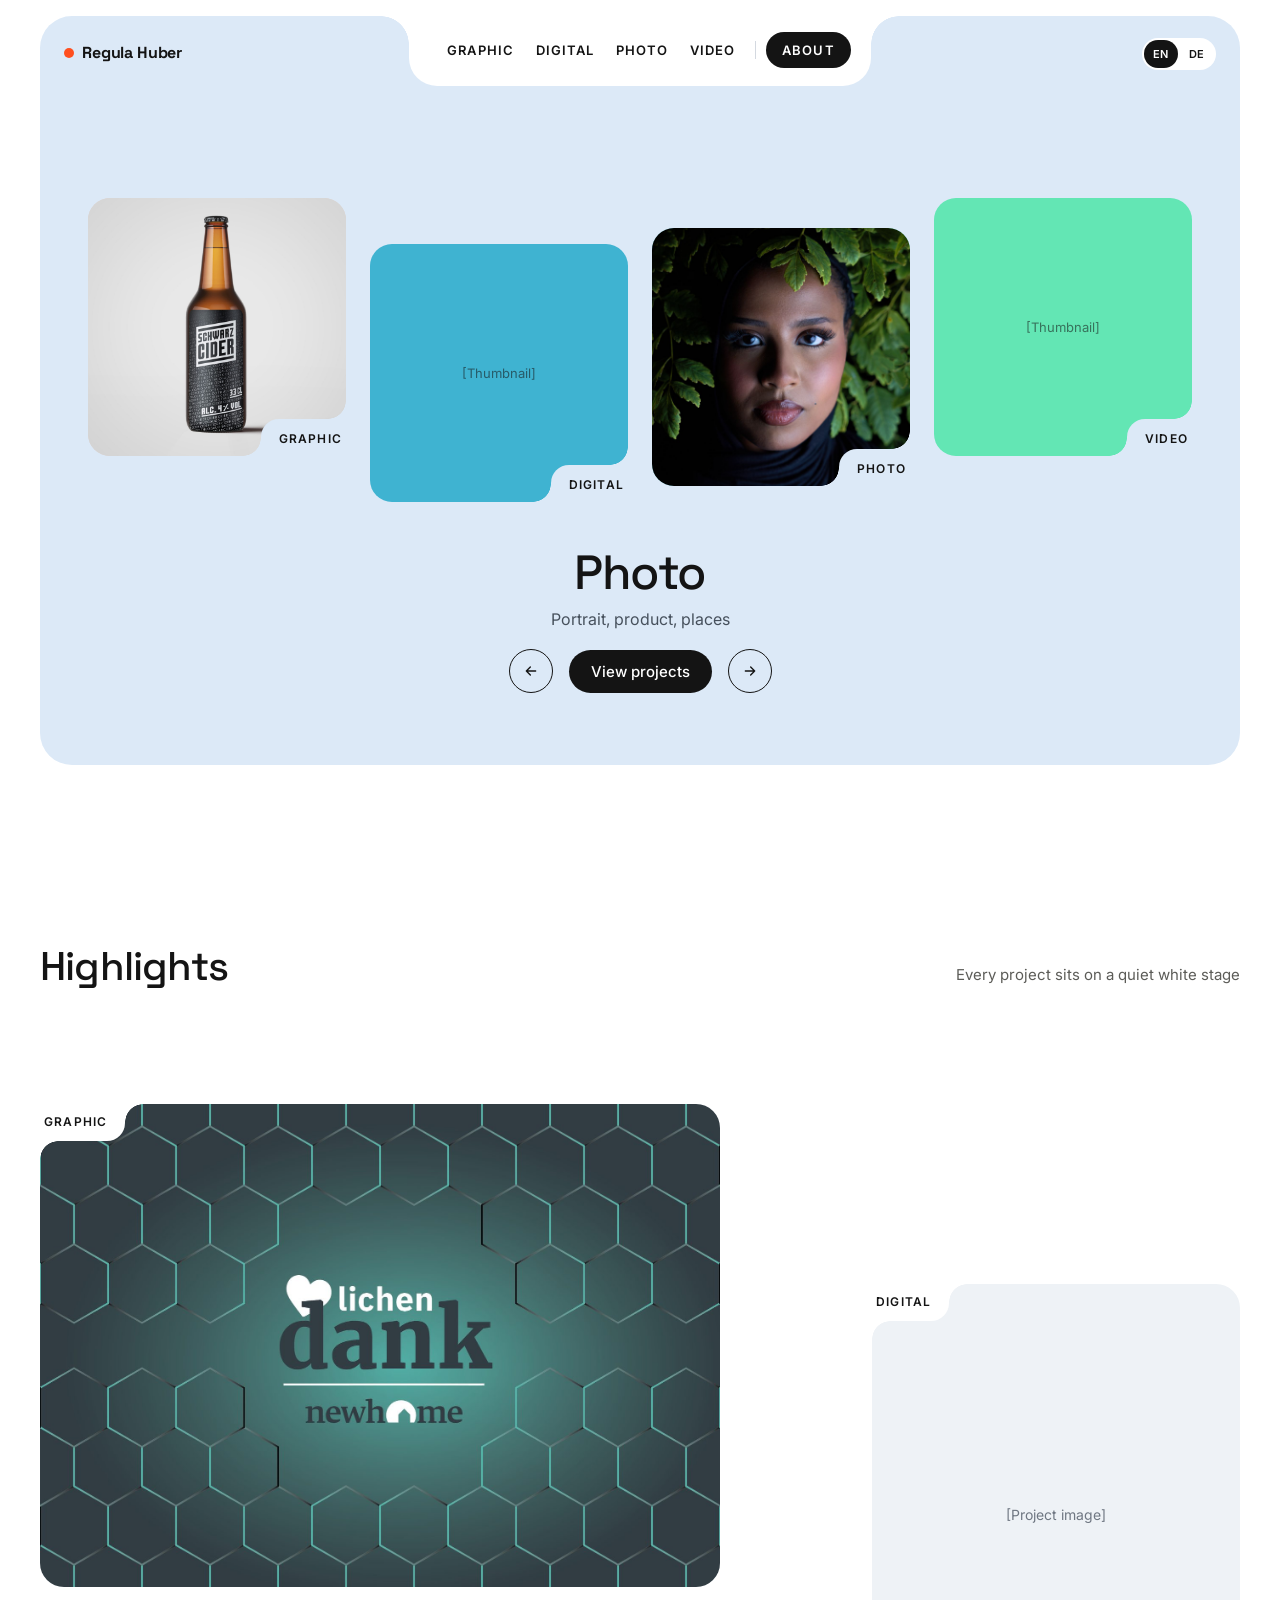
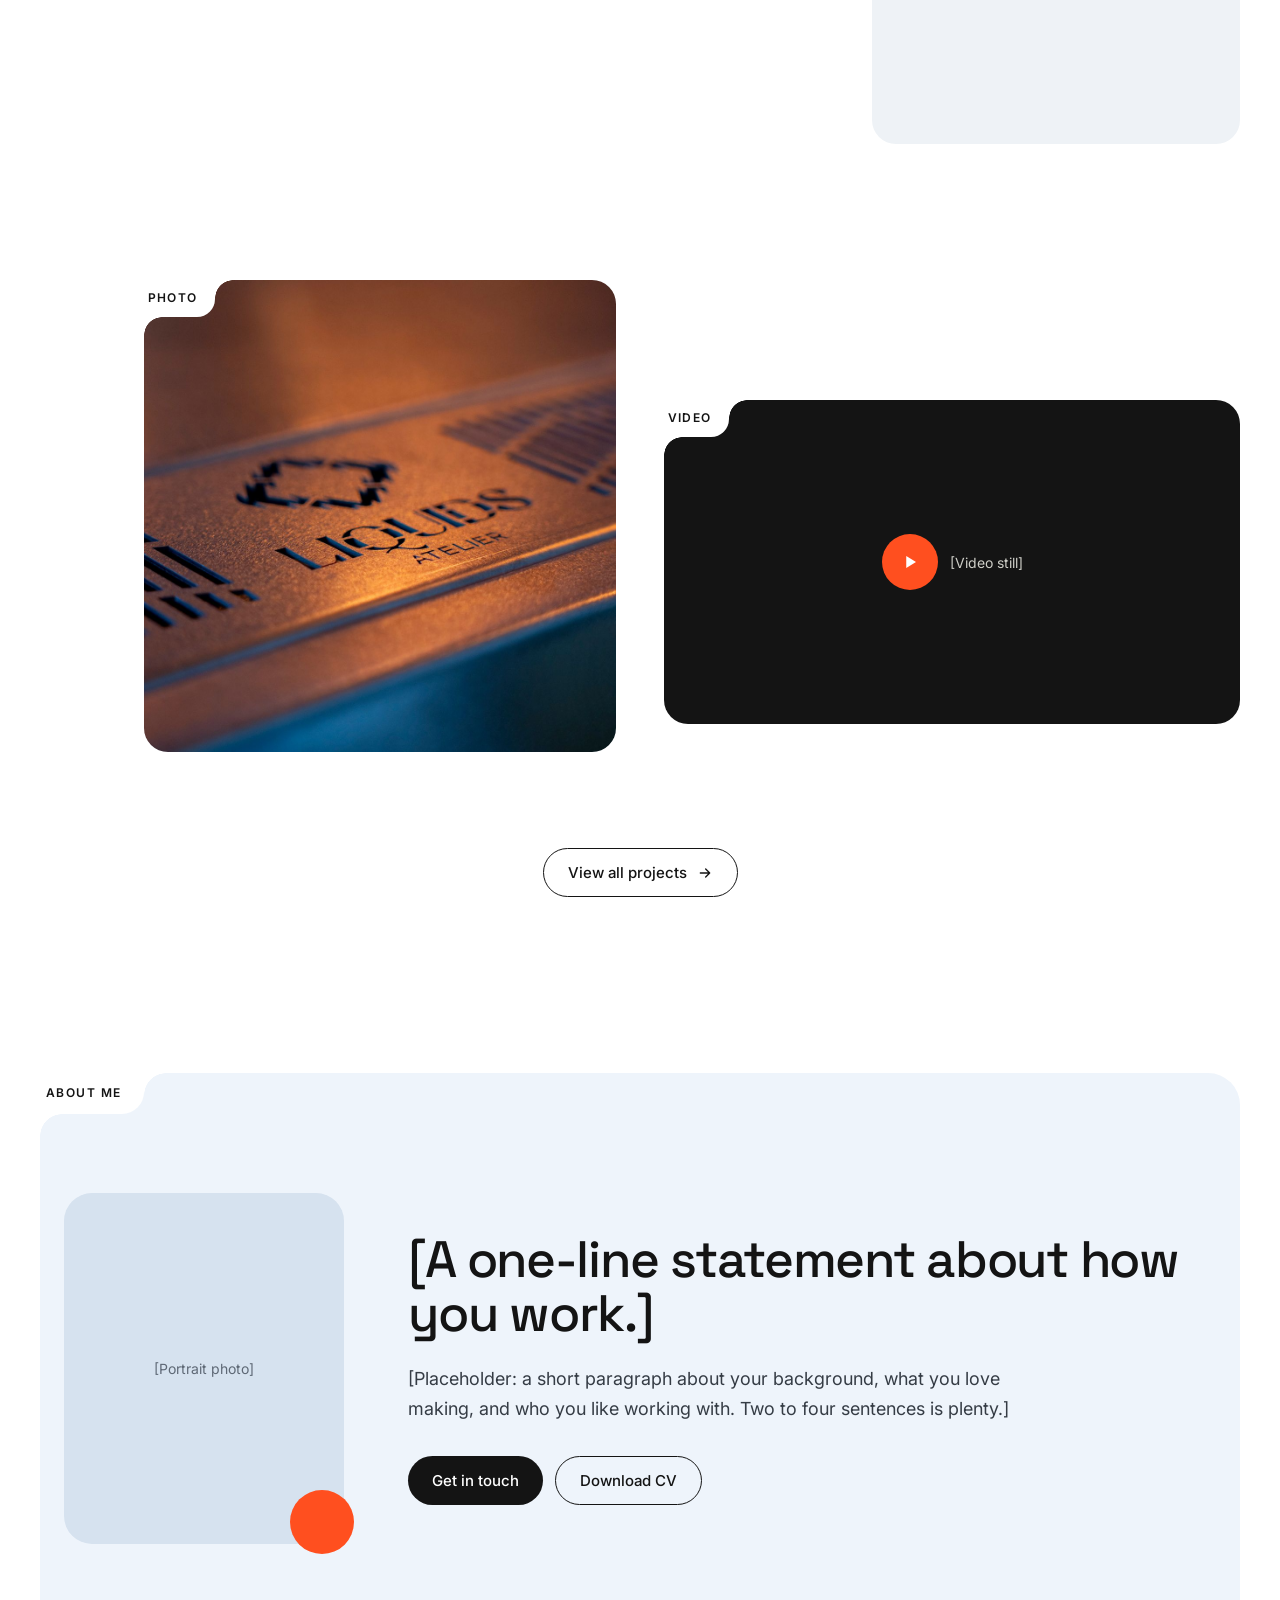
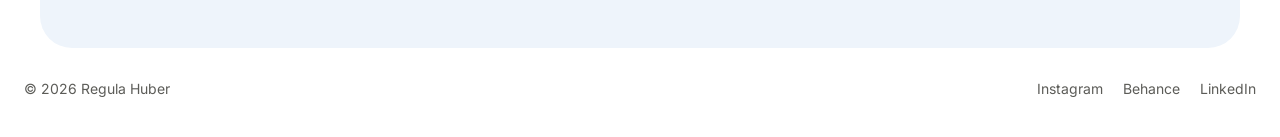
==== index.html @ 8fcfffe2 "Remove icon from About me tab" ====
<!doctype html>
<html lang="en">
<head>
  <meta charset="utf-8">
  <meta name="viewport" content="width=device-width, initial-scale=1">
  <title>Regula Huber – Visuals</title>
  <meta name="description" content="Portfolio of Regula Huber: graphic, digital, photo and video work.">
  <link rel="preconnect" href="https://fonts.googleapis.com">
  <link rel="preconnect" href="https://fonts.gstatic.com" crossorigin>
  <link rel="stylesheet" href="https://fonts.googleapis.com/css2?family=Inter:wght@400;500;600&family=Space+Grotesk:wght@400;500;700&display=swap">
  <link rel="stylesheet" href="css/style.css?v=13">
  <script src="js/main.js?v=13" defer></script>
</head>
<body>

  <!-- HERO -->
  <header id="top" class="hero">
    <div class="topbar">
      <a href="#top" class="brand"><span class="dot" aria-hidden="true"></span>Regula Huber</a>

      <nav class="nav-tab" aria-label="Main" data-i18n-aria="navLabel">
        <a href="graphic/" class="nav-link" data-i18n="graphic">Graphic</a>
        <a href="digital/" class="nav-link" data-i18n="digital">Digital</a>
        <a href="photo/" class="nav-link" data-i18n="photo">Photo</a>
        <a href="video/" class="nav-link" data-i18n="video">Video</a>
        <span class="nav-sep" aria-hidden="true"></span>
        <a href="#about" class="nav-about" data-i18n="about">About</a>
      </nav>

      <span class="break" aria-hidden="true"></span>

      <div class="lang" role="group" aria-label="Language" data-i18n-aria="langLabel">
        <button type="button" data-lang="en" aria-pressed="true">EN</button>
        <button type="button" data-lang="de" aria-pressed="false">DE</button>
      </div>
    </div>

    <!-- fanned carousel -->
    <div class="stage-wrap">
      <div class="fan-stage">
        <a class="fan-card" href="graphic/" style="--card: #E2D6D2" draggable="false">
          <img class="card-img" src="assets/graphic/cider/graphic_print_cider_01.jpg" alt="" draggable="false" width="1599" height="1600">
          <span class="tab tab-br">
            <span class="card-name" data-i18n="graphic">Graphic</span>
          </span>
          <span class="card-desc" data-i18n="dGraphic" hidden>Identity, print, editorial</span>
        </a>
        <a class="fan-card" href="digital/" style="--card: #3FB3D1" draggable="false">
          <span class="thumb" data-i18n="thumb" aria-hidden="true">[Thumbnail]</span>
          <span class="tab tab-br">
            <span class="card-name" data-i18n="digital">Digital</span>
          </span>
          <span class="card-desc" data-i18n="dDigital" hidden>Web, UI, interaction</span>
        </a>
        <a class="fan-card" href="photo/" style="--card: #8EEAF2" draggable="false">
          <img class="card-img" src="assets/photography/beauty_meets_nature/photography_portrait_beauty_meets_nature_01.jpg" alt="" draggable="false" width="1080" height="1080">
          <span class="tab tab-br">
            <span class="card-name" data-i18n="photo">Photo</span>
          </span>
          <span class="card-desc" data-i18n="dPhoto" hidden>Portrait, product, places</span>
        </a>
        <a class="fan-card" href="video/" style="--card: #63E6B4" draggable="false">
          <span class="thumb" data-i18n="thumb" aria-hidden="true">[Thumbnail]</span>
          <span class="tab tab-br">
            <span class="card-name" data-i18n="video">Video</span>
          </span>
          <span class="card-desc" data-i18n="dVideo" hidden>Motion, short film, edit</span>
        </a>
      </div>

      <div class="caption">
        <div class="caption-text" aria-live="polite">
          <h1 id="active-name">Photo</h1>
          <p id="active-desc">Portrait, product, places</p>
        </div>
        <div class="controls">
          <button type="button" class="round" id="prev" aria-label="Previous category" data-i18n-aria="prev">
            <svg aria-hidden="true" width="16" height="16" viewBox="0 0 24 24" fill="none" stroke="currentColor" stroke-width="2" stroke-linecap="round" stroke-linejoin="round"><path d="M19 12H5M11 6l-6 6 6 6"/></svg>
          </button>
          <a href="#photo" class="btn btn-dark" id="active-link" data-i18n="viewProjects">View projects</a>
          <button type="button" class="round" id="next" aria-label="Next category" data-i18n-aria="next">
            <svg aria-hidden="true" width="16" height="16" viewBox="0 0 24 24" fill="none" stroke="currentColor" stroke-width="2" stroke-linecap="round" stroke-linejoin="round"><path d="M5 12h14M13 6l6 6-6 6"/></svg>
          </button>
        </div>
      </div>
    </div>
  </header>

  <main>
    <!-- HIGHLIGHTS -->
    <section id="work" class="work">
      <div class="work-head">
        <h2 data-i18n="selectedWork">Highlights</h2>
        <span class="muted" data-i18n="workSub">Every project sits on a quiet white stage</span>
      </div>

      <div class="work-grid">
        <a id="graphic" href="graphic/" class="work-item hl-1">
          <div class="work-media">
            <img class="work-img" src="assets/graphic/newhome/graphic_print_newhome_01.jpg" alt="" loading="lazy" width="1600" height="1135">
            <span class="tab" data-i18n="graphic">Graphic</span>
          </div>
        </a>
        <a id="digital" href="digital/" class="work-item hl-2">
          <div class="work-media">
            <span class="tab" data-i18n="digital">Digital</span>
            <span data-i18n="projectImage">[Project image]</span>
          </div>
        </a>
        <a id="photo" href="photo/" class="work-item hl-3">
          <div class="work-media">
            <img class="work-img" src="assets/photography/liquids_atelier/photography_branding_liquids_atelier_01.jpg" alt="" loading="lazy" width="1080" height="1350">
            <span class="tab" data-i18n="photo">Photo</span>
          </div>
        </a>
        <a id="video" href="video/" class="work-item hl-4">
          <div class="work-media is-video">
            <span class="tab" data-i18n="video">Video</span>
            <span class="play" aria-hidden="true"><svg width="18" height="18" viewBox="0 0 24 24" fill="#FFFFFF"><path d="M7 4l13 8-13 8z"/></svg></span>
            <span data-i18n="videoStill">[Video still]</span>
          </div>
        </a>
      </div>

      <div class="center">
        <a href="#work" class="btn btn-outline">
          <span data-i18n="viewAll">View all projects</span>
          <svg aria-hidden="true" width="16" height="16" viewBox="0 0 24 24" fill="none" stroke="currentColor" stroke-width="2" stroke-linecap="round" stroke-linejoin="round"><path d="M5 12h14M13 6l6 6-6 6"/></svg>
        </a>
      </div>
    </section>

    <!-- ABOUT -->
    <section id="about" class="about">
      <span class="tab tab-lg">
        <span data-i18n="aboutMe">About me</span>
      </span>
      <div class="about-inner">
        <div class="portrait">
          <span data-i18n="portrait">[Portrait photo]</span>
          <span class="portrait-dot" aria-hidden="true"></span>
        </div>
        <div class="about-text">
          <h2 data-i18n="aboutHeading">[A one-line statement about how you work.]</h2>
          <p data-i18n="aboutText">[Placeholder: a short paragraph about your background, what you love making, and who you like working with. Two to four sentences is plenty.]</p>
          <div class="actions">
            <a href="mailto:[your@email]" class="btn btn-dark" data-i18n="contact">Get in touch</a>
            <a href="#about" class="btn btn-outline" data-i18n="cv">Download CV</a>
          </div>
        </div>
      </div>
    </section>
  </main>

  <!-- FOOTER -->
  <footer class="footer">
    <span>© 2026 Regula Huber</span>
    <span class="social">
      <a href="#top">Instagram</a>
      <a href="#top">Behance</a>
      <a href="#top">LinkedIn</a>
    </span>
  </footer>

</body>
</html>
---- css/style.css ----
/* ---------- tokens ---------- */
:root {
  --ink: #141414;
  --ink-soft: #46505C;
  --muted: #5C5C58;
  --paper: #FFFFFF;
  --hero: #DCE9F7;
  --about: #EEF4FB;
  --tile: #EEF2F6;
  --tile-ink: #6F7782;
  --line: #D4D9E0;
  --accent: #FF4F1F;
  --font-body: 'Inter', system-ui, sans-serif;
  --font-head: 'Space Grotesk', 'Inter', sans-serif;
  --ease: cubic-bezier(.22, .8, .24, 1);
}

/* ---------- base ---------- */
*, *::before, *::after { box-sizing: border-box; }
html { scroll-behavior: smooth; }
body {
  margin: 0;
  background: var(--paper);
  color: var(--ink);
  font-family: var(--font-body);
  -webkit-font-smoothing: antialiased;
}
a { color: var(--ink); text-decoration: none; }
a:hover { color: #555; }
button { font: inherit; color: inherit; }
h1, h2 { font-family: var(--font-head); font-weight: 500; margin: 0; }
p { margin: 0; }
:focus-visible { outline: 2px solid var(--accent); outline-offset: 3px; }
.muted { color: var(--muted); }
.center { display: flex; justify-content: center; }

/* buttons */
.btn {
  display: inline-flex;
  align-items: center;
  gap: 10px;
  padding: 14px 24px;
  border-radius: 999px;
  font-weight: 500;
  font-size: 15px;
}
.btn-dark { background: var(--ink); color: var(--paper); }
.btn-dark:hover { background: #333; color: var(--paper); }
.btn-outline { border: 1px solid var(--ink); }
.btn-outline:hover { background: var(--ink); color: var(--paper); }
.round {
  width: 44px;
  height: 44px;
  border-radius: 50%;
  border: 1px solid var(--ink);
  background: transparent;
  cursor: pointer;
  display: flex;
  align-items: center;
  justify-content: center;
}
.round:hover { background: var(--ink); color: var(--paper); }

/* ---------- hero ---------- */
/* blue panels stop at 1200px and sit centred on large screens */
.hero {
  width: calc(100% - 32px);
  max-width: 1200px;
  margin: 16px auto 0;
  border-radius: 32px;
  background: var(--hero);
  padding-bottom: 72px;
}
.topbar {
  position: relative;
  max-width: 1440px;
  margin: 0 auto;
  padding: 0 24px;
  display: flex;
  flex-wrap: wrap;
  justify-content: center;
  align-items: flex-start;
  gap: 12px 20px;
}
.brand {
  position: absolute;
  left: 24px;
  top: 26px;
  display: flex;
  align-items: center;
  gap: 8px;
  font-family: var(--font-head);
  font-weight: 700;
  font-size: 16px;
  letter-spacing: -0.01em;
}
.dot { width: 10px; height: 10px; border-radius: 50%; background: var(--accent); }
.break { display: none; }

/* tab-shaped nav hanging from the top edge */
.nav-tab {
  position: relative;
  background: var(--paper);
  border-radius: 0 0 28px 28px;
  padding: 14px 20px 16px 28px;
  display: flex;
  flex-wrap: wrap;
  justify-content: center;
  align-items: center;
  gap: 2px;
}
.nav-tab::before,
.nav-tab::after {
  content: "";
  position: absolute;
  top: 0;
  width: 28px;
  height: 28px;
}
.nav-tab::before { left: -28px; background: radial-gradient(circle at 0% 100%, transparent 27.5px, var(--paper) 28px); }
.nav-tab::after { right: -28px; background: radial-gradient(circle at 100% 100%, transparent 27.5px, var(--paper) 28px); }
.nav-link,
.nav-about {
  font-size: 13px;
  font-weight: 600;
  letter-spacing: .08em;
  text-transform: uppercase;
}
.nav-link { padding: 12px 10px; }
.nav-sep { width: 1px; height: 18px; background: var(--line); margin: 0 8px; }
.nav-about { padding: 10px 16px; background: var(--ink); color: var(--paper); border-radius: 999px; }
.nav-about:hover { background: #333; color: var(--paper); }

/* language toggle */
.lang {
  position: absolute;
  right: 24px;
  top: 22px;
  display: flex;
  gap: 2px;
  background: var(--paper);
  border-radius: 999px;
  padding: 2px;
}
.lang button {
  min-width: 34px;
  height: 28px;
  padding: 0 8px;
  border: 0;
  border-radius: 999px;
  background: transparent;
  font-size: 11px;
  font-weight: 600;
  letter-spacing: .08em;
  cursor: pointer;
}
.lang button[aria-pressed="true"] { background: var(--ink); color: var(--paper); }

/* category cards: an arched row of four */
.stage-wrap { max-width: 1240px; margin: 0 auto; padding: 96px 48px 0; }
.fan-stage {
  display: grid;
  grid-template-columns: repeat(4, minmax(0, 1fr));
  gap: 24px;
  align-items: start;
  padding-top: 16px;
  touch-action: pan-y;
  user-select: none;
  -webkit-user-select: none;
  cursor: grab;
  transition: transform .3s var(--ease);
}
.fan-stage.is-dragging { cursor: grabbing; transition: none; }
.fan-stage.is-dragging .fan-card { cursor: grabbing; }
.fan-card {
  position: relative;
  aspect-ratio: 1;
  padding: 0;
  border: 0;
  border-radius: 22px;
  background: var(--card);
  cursor: pointer;
  overflow: hidden;
  display: flex;
  flex-direction: column;
  justify-content: space-between;
  text-align: left;
  transition: transform .45s var(--ease);
  color: var(--ink);
  -webkit-user-drag: none;
}
/* the two inner cards sit lower, giving the row its arch */
.fan-card:nth-child(2), .fan-card:nth-child(3) { margin-top: 18%; }
.fan-card.is-active { transform: translateY(-16px); }
.fan-card:hover { color: var(--ink); }
.thumb { margin: auto; font-size: 13px; color: rgba(20, 20, 20, .55); }
/* the label is a corner tab cut out of the card in the hero's colour */
.fan-card { border-bottom-right-radius: 0; }
.fan-card .tab-br { --tab-bg: var(--hero); }
.card-img {
  position: absolute;
  inset: 0;
  width: 100%;
  height: 100%;
  object-fit: cover;
  object-position: center 35%;
}

.caption {
  margin-top: 40px;
  display: flex;
  flex-direction: column;
  align-items: center;
  gap: 20px;
  text-align: center;
}
.caption-text { display: flex; flex-direction: column; gap: 6px; align-items: center; }
.caption h1 { font-size: clamp(32px, 4vw, 48px); letter-spacing: -0.03em; }
.caption p { font-size: 16px; color: var(--ink-soft); max-width: 420px; }
.controls { display: flex; align-items: center; gap: 16px; flex-wrap: wrap; justify-content: center; }
.controls .btn { padding: 12px 22px; }

/* ---------- selected work ---------- */
/* content width matches the 1200px blue panels */
.work { max-width: 1248px; margin: 0 auto; padding: 176px 24px; }
.work-head {
  display: flex;
  flex-wrap: wrap;
  justify-content: space-between;
  align-items: baseline;
  gap: 12px 16px;
  margin-bottom: 112px;
}
.work-head h2 { font-size: clamp(30px, 4vw, 40px); letter-spacing: -0.02em; }
.work-head .muted { font-size: 15px; }
.work-grid {
  display: grid;
  grid-template-columns: repeat(12, minmax(0, 1fr));
  column-gap: 48px;
  row-gap: 136px;
  align-items: start;
}
.work-item { display: flex; flex-direction: column; gap: 14px; min-width: 0; }
/* four tiles in four sizes, staggered, with room to breathe */
.hl-1 { grid-column: 1 / 8; }
.hl-1 .work-media { aspect-ratio: 1600 / 1135; }
.hl-2 { grid-column: 9 / 13; margin-top: 180px; }
.hl-2 .work-media { aspect-ratio: 4 / 5; }
.hl-3 { grid-column: 2 / 7; }
.hl-3 .work-media { aspect-ratio: 1; }
.hl-4 { grid-column: 7 / 13; margin-top: 120px; }
.hl-4 .work-media { aspect-ratio: 16 / 9; }
.work-media {
  position: relative;
  background: var(--tile);
  color: var(--tile-ink);
  border-radius: 24px;
  display: flex;
  align-items: center;
  justify-content: center;
  gap: 12px;
  font-size: 14px;
  transition: transform .3s ease;
}
.work-item:hover .work-media { transform: translateY(-4px); }
/* a real image fills its tile; the tab covers the squared top-left corner */
.work-img {
  position: absolute;
  inset: 0;
  width: 100%;
  height: 100%;
  object-fit: cover;
  border-radius: 0 24px 24px 24px;
}
.is-video { background: var(--ink); color: #CFCFC8; }
.play {
  width: 56px;
  height: 56px;
  border-radius: 50%;
  background: var(--accent);
  display: flex;
  align-items: center;
  justify-content: center;
}
.work .center { margin-top: 96px; }

/* white corner tab with inverted rounded corners */
.tab {
  --r: 18px;
  --tab-bg: var(--paper);
  position: absolute;
  top: 0;
  left: 0;
  background: var(--tab-bg);
  padding: 10px 18px 12px 4px;
  border-radius: 0 0 var(--r) 0;
  font-size: 12px;
  font-weight: 600;
  letter-spacing: .1em;
  text-transform: uppercase;
  color: var(--ink);
  display: flex;
  align-items: center;
  gap: 8px;
}
.tab::before,
.tab::after {
  content: "";
  position: absolute;
  width: var(--r);
  height: var(--r);
  background: radial-gradient(circle at 100% 100%, transparent calc(var(--r) - .5px), var(--tab-bg) var(--r));
}
.tab::before { top: 0; right: calc(var(--r) * -1); }
.tab::after { left: 0; bottom: calc(var(--r) * -1); }
.tab-lg { --r: 22px; padding: 12px 22px 14px 6px; letter-spacing: .12em; }
/* the same tab, mirrored into the bottom-right corner */
.tab-br { top: auto; left: auto; right: 0; bottom: 0; padding: 12px 4px 10px 18px; border-radius: var(--r) 0 0 0; }
.tab-br::before,
.tab-br::after { background: radial-gradient(circle at 0 0, transparent calc(var(--r) - .5px), var(--tab-bg) var(--r)); }
.tab-br::before { top: calc(var(--r) * -1); right: 0; }
.tab-br::after { left: calc(var(--r) * -1); bottom: 0; }

/* ---------- about ---------- */
.about { position: relative; width: calc(100% - 32px); max-width: 1200px; margin: 0 auto; border-radius: 32px; background: var(--about); }
.about-inner {
  max-width: 1280px;
  margin: 0 auto;
  padding: 120px 24px 104px;
  display: flex;
  flex-wrap: wrap;
  gap: 64px;
  align-items: center;
}
.portrait {
  flex: 1 1 280px;
  max-width: 460px;
  aspect-ratio: 4 / 5;
  background: #D6E2EF;
  border-radius: 28px;
  position: relative;
  display: flex;
  align-items: center;
  justify-content: center;
  color: #5E6875;
  font-size: 14px;
}
.portrait-dot {
  position: absolute;
  right: -10px;
  bottom: -10px;
  width: 64px;
  height: 64px;
  border-radius: 50%;
  background: var(--accent);
}
.about-text { flex: 999 1 380px; min-width: 0; display: flex; flex-direction: column; gap: 24px; }
.about-text h2 { font-size: clamp(30px, 4vw, 52px); line-height: 1.05; letter-spacing: -0.025em; }
.about-text p { font-size: 18px; line-height: 1.65; color: #353C45; max-width: 620px; }
.actions { display: flex; flex-wrap: wrap; gap: 12px; margin-top: 8px; }

/* ---------- footer ---------- */
.footer {
  max-width: 1280px;
  margin: 0 auto;
  padding: 32px 24px 40px;
  display: flex;
  flex-wrap: wrap;
  justify-content: space-between;
  gap: 16px;
  font-size: 14px;
  color: var(--muted);
}
.social { display: flex; gap: 20px; flex-wrap: wrap; }
.social a { color: var(--muted); }
.social a:hover { color: var(--ink); }

/* ---------- photo page ---------- */
.nav-link[aria-current="page"] { text-decoration: underline; text-decoration-thickness: 2px; text-underline-offset: 6px; }
.page-head {
  max-width: 1280px;
  margin: 0 auto;
  padding: 88px 24px 0;
  display: flex;
  flex-direction: column;
  align-items: center;
  gap: 28px;
  text-align: center;
}
.page-head h1 { font-size: clamp(40px, 6vw, 72px); letter-spacing: -0.03em; }
.filters { display: flex; flex-wrap: wrap; justify-content: center; gap: 8px; }
.filter {
  min-height: 44px;
  padding: 0 20px;
  border: 1px solid var(--ink);
  border-radius: 999px;
  background: transparent;
  font-size: 13px;
  font-weight: 600;
  letter-spacing: .08em;
  text-transform: uppercase;
  cursor: pointer;
}
.filter:hover { background: var(--paper); }
.filter[aria-pressed="true"] { background: var(--ink); color: var(--paper); }

/* masonry: as many 280px+ columns as fit, up to 3 */
.gallery {
  max-width: 1280px;
  margin: 0 auto;
  padding: 72px 24px 48px;
  columns: 3 280px;
  column-gap: 24px;
}
.shot {
  margin: 0 0 24px;
  break-inside: avoid;
  border-radius: 20px;
  overflow: hidden;
  background: var(--tile);
}
.shot[hidden] { display: none; }
.shot img { display: block; width: 100%; height: auto; }
/* embedded videos span the whole gallery width above the image columns */
.shot-video { column-span: all; }
.video-frame { position: relative; aspect-ratio: 16 / 9; }
.video-frame iframe { position: absolute; inset: 0; width: 100%; height: 100%; border: 0; }
.shot-link { display: block; position: relative; overflow: hidden; color: var(--ink); }
/* the tab fills the bottom-right corner, so square it to avoid a faint edge */
.shot:has(.tab-br) { border-bottom-right-radius: 0; }
.shot-link:hover { color: var(--ink); }
.shot-link:focus-visible { outline-offset: -4px; }
.shot-link img { transition: transform .4s var(--ease); }
.shot-link:hover img, .shot-link:focus-visible img { transform: scale(1.03); }
.visually-hidden {
  position: absolute;
  width: 1px;
  height: 1px;
  margin: -1px;
  overflow: hidden;
  clip: rect(0 0 0 0);
  white-space: nowrap;
}
.gallery-empty { margin: 0; padding: 0 24px 96px; text-align: center; color: var(--muted); }

/* ---------- project page ---------- */
.back-link {
  display: inline-flex;
  align-items: center;
  gap: 8px;
  min-height: 44px;
  padding: 0 18px;
  background: var(--paper);
  border-radius: 999px;
  font-size: 14px;
  font-weight: 500;
}
.tag-list { list-style: none; margin: 0; padding: 0; display: flex; flex-wrap: wrap; justify-content: center; gap: 8px; }
.tag-list li {
  padding: 8px 16px;
  border: 1px solid var(--ink);
  border-radius: 999px;
  font-size: 12px;
  font-weight: 600;
  letter-spacing: .08em;
  text-transform: uppercase;
}
.project { max-width: 1080px; margin: 0 auto; padding: 88px 24px 96px; }
.project-intro { display: flex; flex-wrap: wrap; gap: 32px 64px; justify-content: space-between; margin-bottom: 64px; }
.project-intro p { flex: 1 1 420px; font-size: 18px; line-height: 1.65; color: #353C45; }
.project-meta { flex: 0 1 auto; display: flex; gap: 40px; margin: 0; }
.project-meta dt { font-size: 12px; font-weight: 600; letter-spacing: .1em; text-transform: uppercase; color: var(--muted); }
.project-meta dd { margin: 6px 0 0; font-size: 15px; }
.project-photos { display: grid; grid-template-columns: repeat(2, minmax(0, 1fr)); gap: 24px; }
.project-shot.is-wide { grid-column: 1 / -1; }
/* a lone last photo (odd count, no wide first photo) sits centred */
.project-shot:first-child:not(.is-wide) ~ .project-shot:last-child:nth-child(odd) { grid-column: 1 / -1; justify-self: center; width: calc(50% - 12px); }
.project-shot { margin: 0; border-radius: 24px; overflow: hidden; background: var(--tile); }
.project-shot img { display: block; width: 100%; height: auto; }

/* ---------- responsive ---------- */
@media (max-width: 1024px) {
  .work { padding: 136px 24px; }
  .work-grid { column-gap: 32px; row-gap: 96px; }
  .hl-2 { margin-top: 120px; }
  .hl-4 { margin-top: 80px; }
}
@media (max-width: 860px) {
  .brand, .lang { position: static; margin-top: 16px; }
  .break { display: block; flex-basis: 100%; height: 0; order: 1; }
  .brand { order: 2; align-self: center; }
  .lang { order: 3; }
  .stage-wrap { padding: 56px 36px 0; }
  .page-head { padding-top: 56px; }
}
@media (max-width: 720px) {
  .hero { width: calc(100% - 16px); margin-top: 8px; border-radius: 24px; }
  .about { width: calc(100% - 16px); border-radius: 24px; }
  .about-inner { padding: 96px 20px 72px; gap: 40px; }
  .work { padding: 104px 20px; }
  .work-grid { grid-template-columns: minmax(0, 1fr); row-gap: 64px; }
  .hl-1, .hl-2, .hl-3, .hl-4 { grid-column: 1 / -1; margin-top: 0; }
  .hl-2 { width: 78%; justify-self: end; }
  .hl-3 { width: 86%; }
  .fan-stage { grid-template-columns: repeat(2, minmax(0, 1fr)); gap: 16px; padding-top: 8px; }
  .fan-card:nth-child(2), .fan-card:nth-child(3) { margin-top: 0; }
  .fan-card.is-active { transform: translateY(-8px); }
}
@media (max-width: 520px) {
  .nav-tab { padding: 10px 10px 12px; }
  .nav-link { padding: 12px 6px; font-size: 11.5px; letter-spacing: .04em; }
  .nav-sep { display: none; }
  .nav-about { padding: 9px 12px; font-size: 11.5px; letter-spacing: .04em; margin-left: 4px; }
  .stage-wrap { padding: 40px 28px 0; }
  .page-head { padding: 40px 16px 0; gap: 20px; }
  .gallery { padding: 40px 16px 32px; }
  .project { padding: 56px 16px 72px; }
  .project-photos { grid-template-columns: minmax(0, 1fr); gap: 16px; }
  .project-shot:first-child:not(.is-wide) ~ .project-shot:last-child:nth-child(odd) { width: auto; justify-self: stretch; }
  .filter { padding: 0 14px; font-size: 12px; letter-spacing: .04em; }
}
@media (prefers-reduced-motion: reduce) {
  html { scroll-behavior: auto; }
  .fan-stage, .fan-card, .work-media, .shot-link img { transition: none; }
}
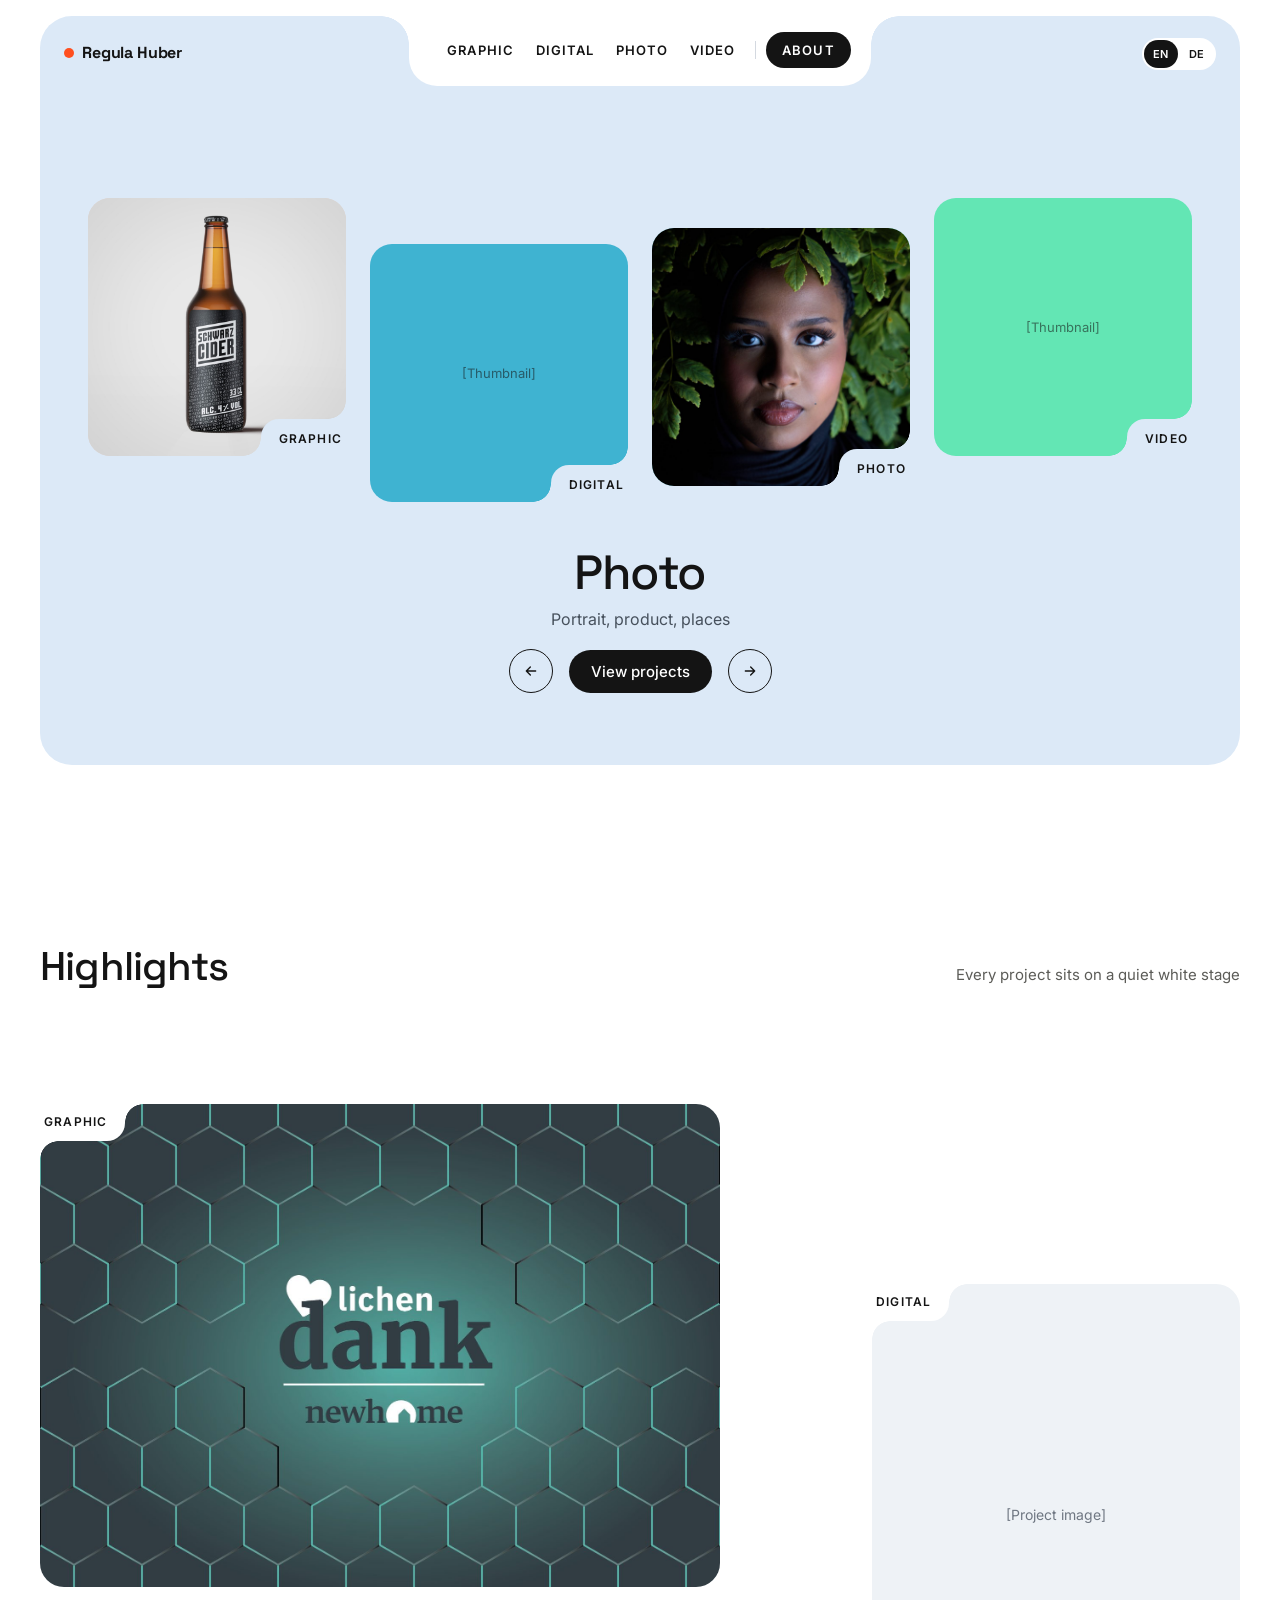
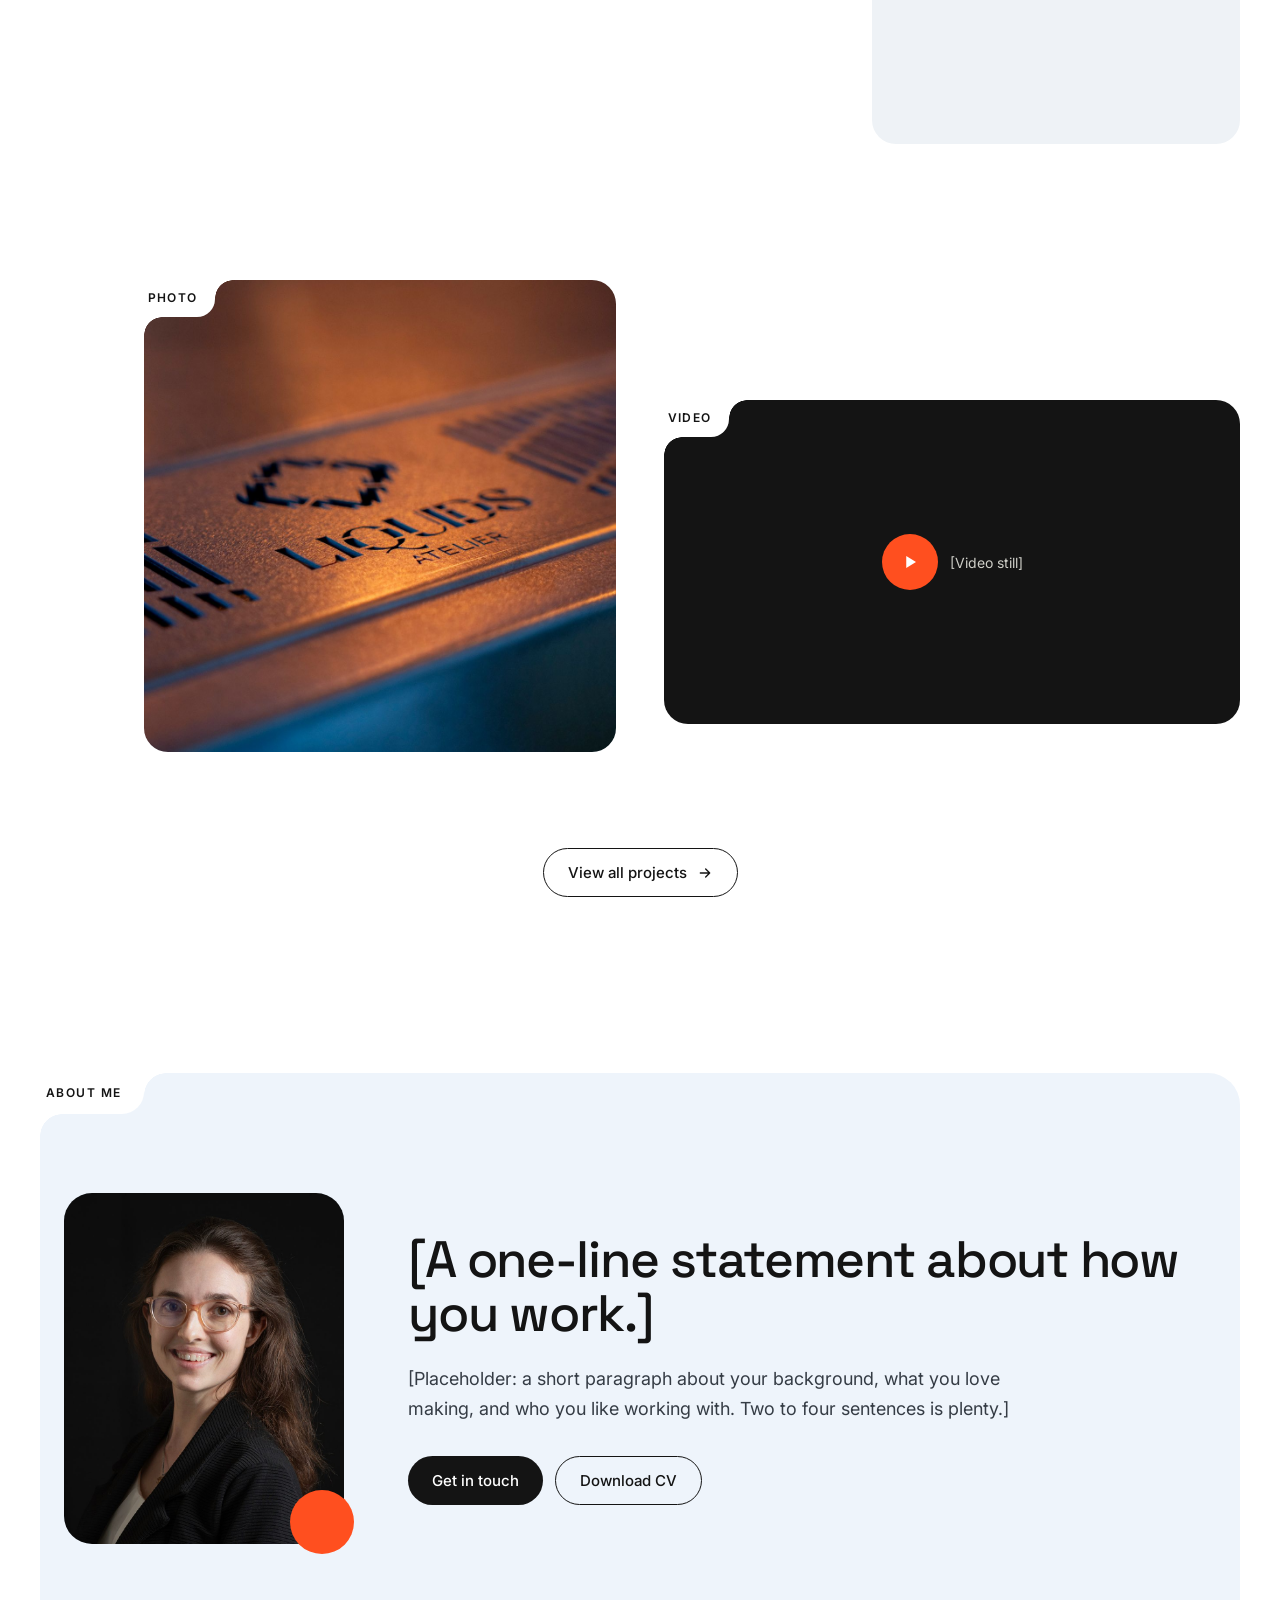
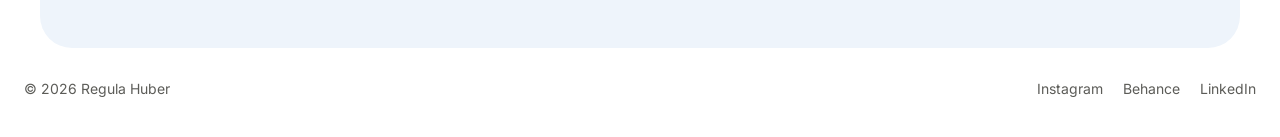
==== commit a7470bcb: "Show portrait in About section" ====
--- a/index.html
+++ b/index.html
@@ -8,8 +8,8 @@
   <link rel="preconnect" href="https://fonts.googleapis.com">
   <link rel="preconnect" href="https://fonts.gstatic.com" crossorigin>
   <link rel="stylesheet" href="https://fonts.googleapis.com/css2?family=Inter:wght@400;500;600&family=Space+Grotesk:wght@400;500;700&display=swap">
-  <link rel="stylesheet" href="css/style.css?v=13">
-  <script src="js/main.js?v=13" defer></script>
+  <link rel="stylesheet" href="css/style.css?v=14">
+  <script src="js/main.js?v=14" defer></script>
 </head>
 <body>
 
@@ -137,7 +137,7 @@
       </span>
       <div class="about-inner">
         <div class="portrait">
-          <span data-i18n="portrait">[Portrait photo]</span>
+          <img class="portrait-img" src="assets/Regula_01_quadratisch_web.jpg" alt="Regula Huber" loading="lazy" width="1080" height="1080">
           <span class="portrait-dot" aria-hidden="true"></span>
         </div>
         <div class="about-text">
--- a/css/style.css
+++ b/css/style.css
@@ -345,6 +345,7 @@
   color: #5E6875;
   font-size: 14px;
 }
+.portrait-img { position: absolute; inset: 0; width: 100%; height: 100%; object-fit: cover; border-radius: inherit; }
 .portrait-dot {
   position: absolute;
   right: -10px;
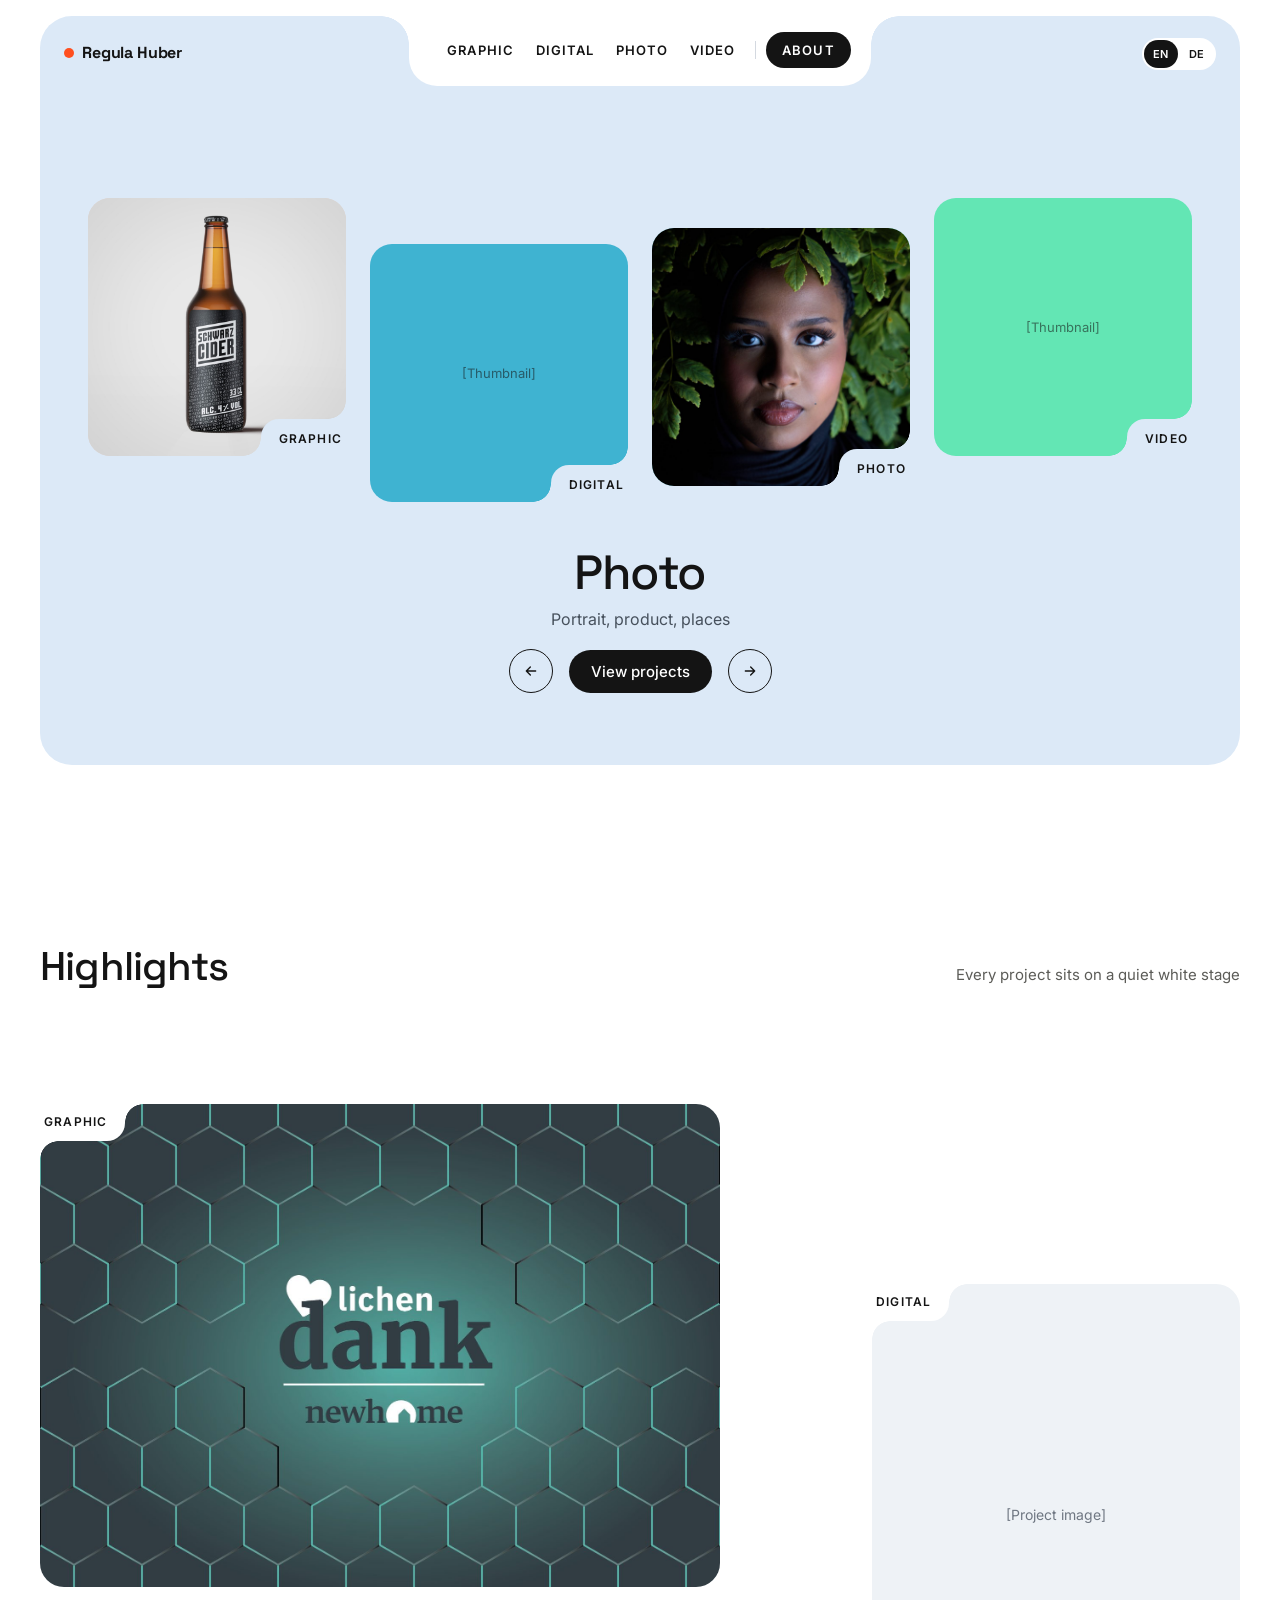
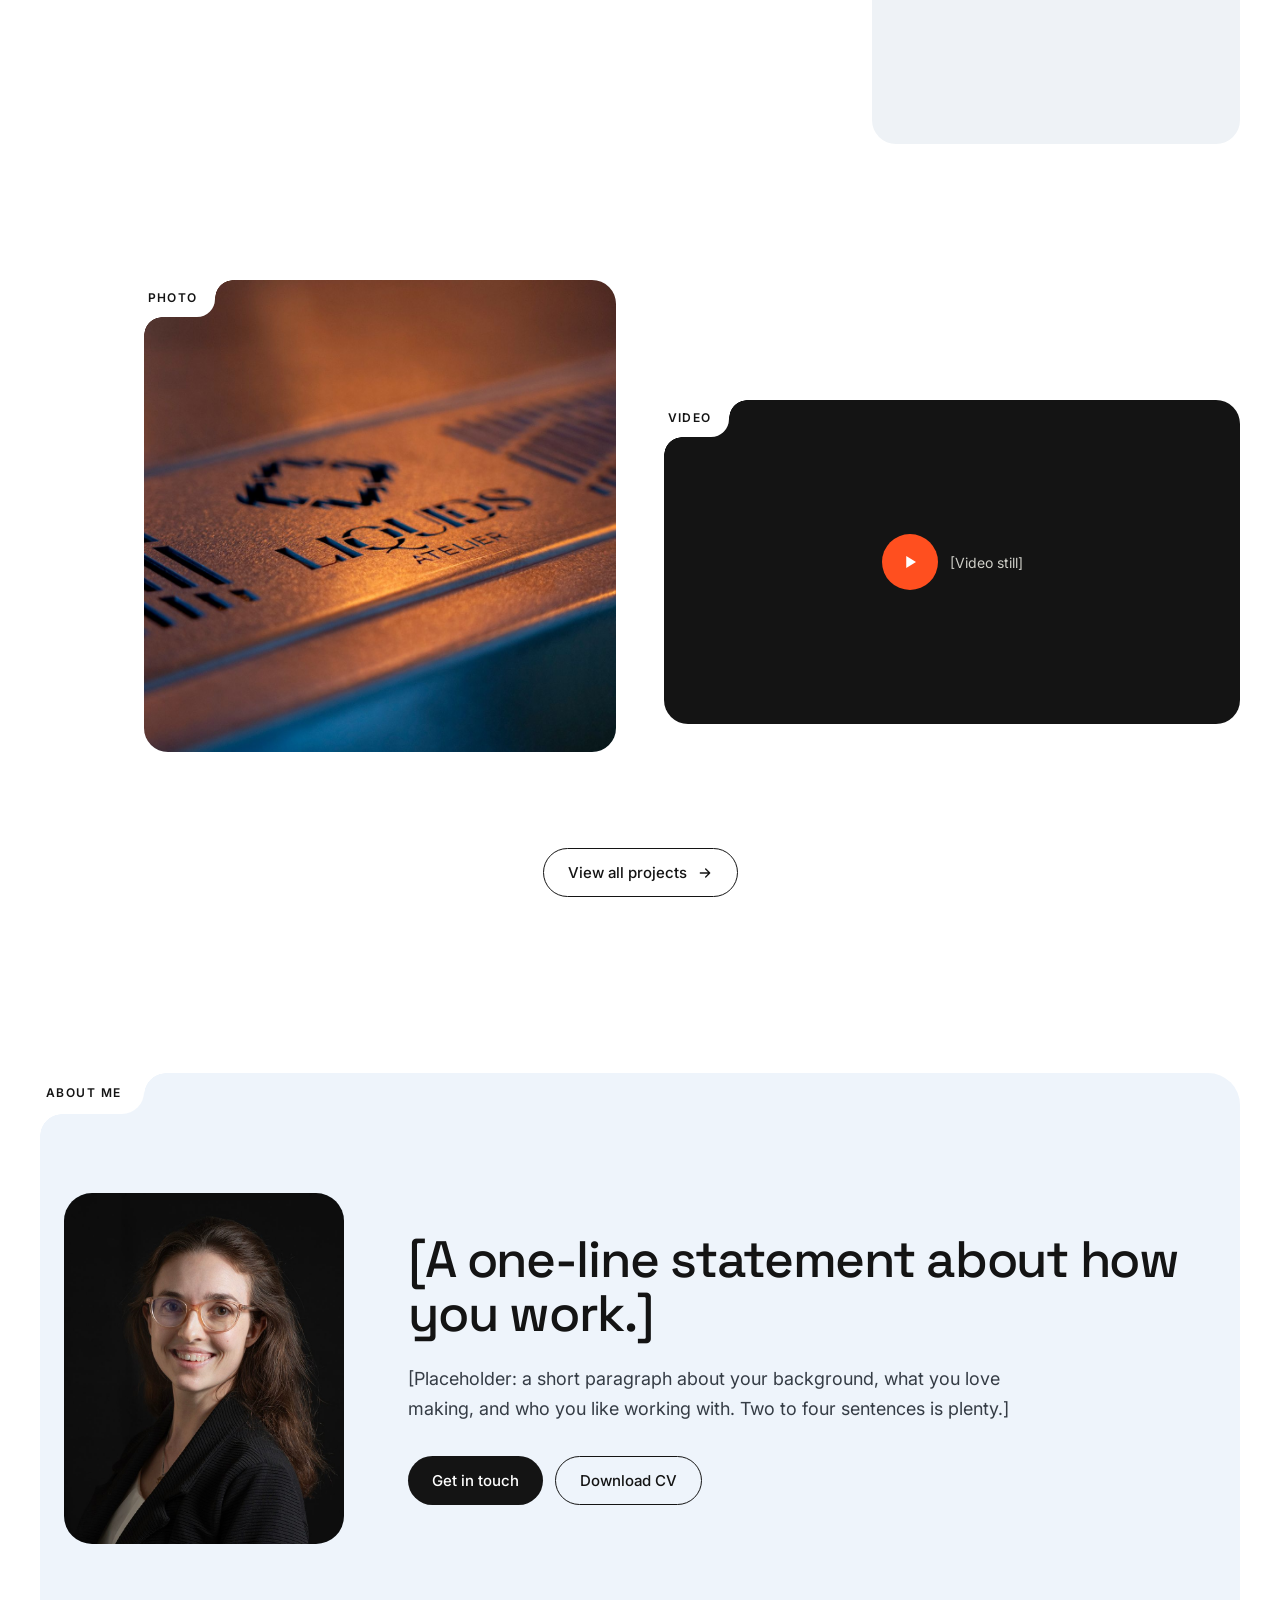
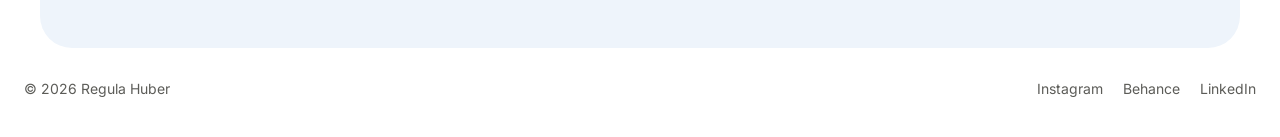
==== commit 509db166: "Remove orange dot from portrait" ====
--- a/index.html
+++ b/index.html
@@ -8,8 +8,8 @@
   <link rel="preconnect" href="https://fonts.googleapis.com">
   <link rel="preconnect" href="https://fonts.gstatic.com" crossorigin>
   <link rel="stylesheet" href="https://fonts.googleapis.com/css2?family=Inter:wght@400;500;600&family=Space+Grotesk:wght@400;500;700&display=swap">
-  <link rel="stylesheet" href="css/style.css?v=14">
-  <script src="js/main.js?v=14" defer></script>
+  <link rel="stylesheet" href="css/style.css?v=15">
+  <script src="js/main.js?v=15" defer></script>
 </head>
 <body>
 
@@ -138,7 +138,6 @@
       <div class="about-inner">
         <div class="portrait">
           <img class="portrait-img" src="assets/Regula_01_quadratisch_web.jpg" alt="Regula Huber" loading="lazy" width="1080" height="1080">
-          <span class="portrait-dot" aria-hidden="true"></span>
         </div>
         <div class="about-text">
           <h2 data-i18n="aboutHeading">[A one-line statement about how you work.]</h2>
--- a/css/style.css
+++ b/css/style.css
@@ -346,15 +346,6 @@
   font-size: 14px;
 }
 .portrait-img { position: absolute; inset: 0; width: 100%; height: 100%; object-fit: cover; border-radius: inherit; }
-.portrait-dot {
-  position: absolute;
-  right: -10px;
-  bottom: -10px;
-  width: 64px;
-  height: 64px;
-  border-radius: 50%;
-  background: var(--accent);
-}
 .about-text { flex: 999 1 380px; min-width: 0; display: flex; flex-direction: column; gap: 24px; }
 .about-text h2 { font-size: clamp(30px, 4vw, 52px); line-height: 1.05; letter-spacing: -0.025em; }
 .about-text p { font-size: 18px; line-height: 1.65; color: #353C45; max-width: 620px; }
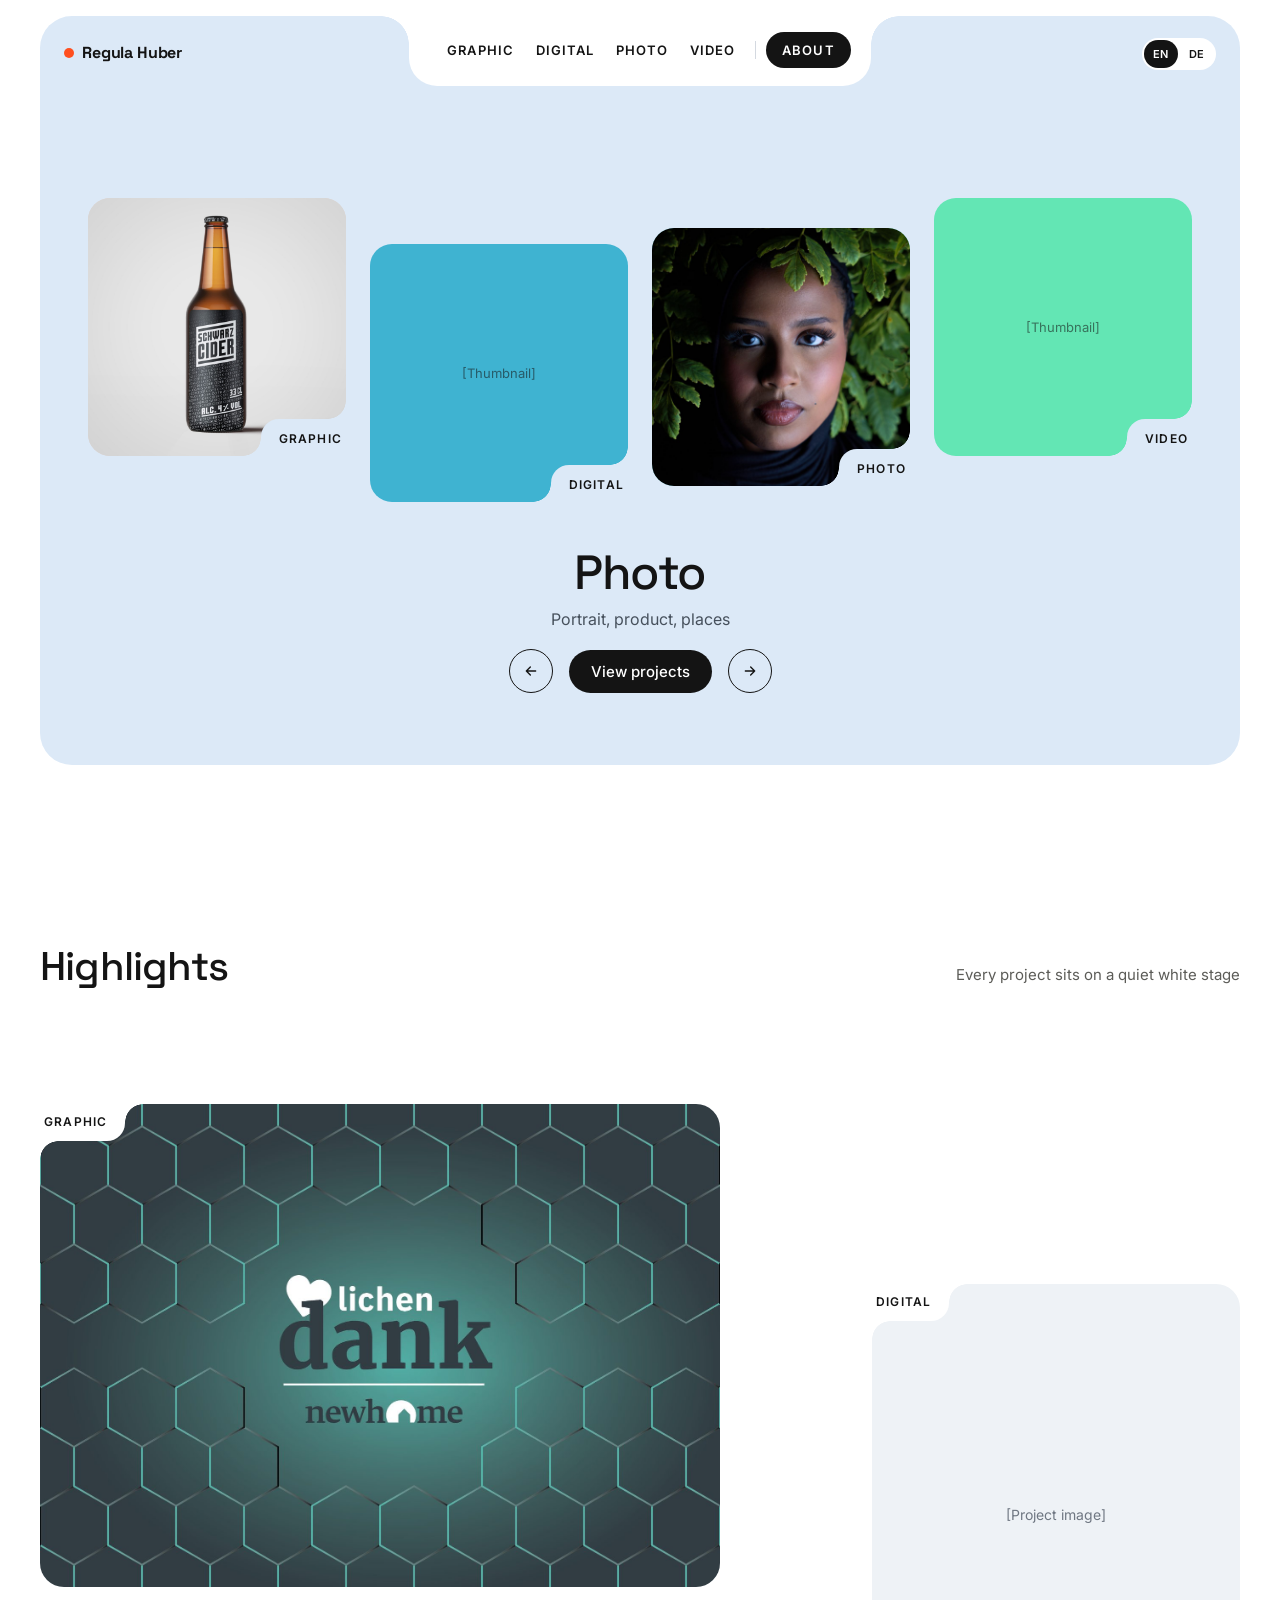
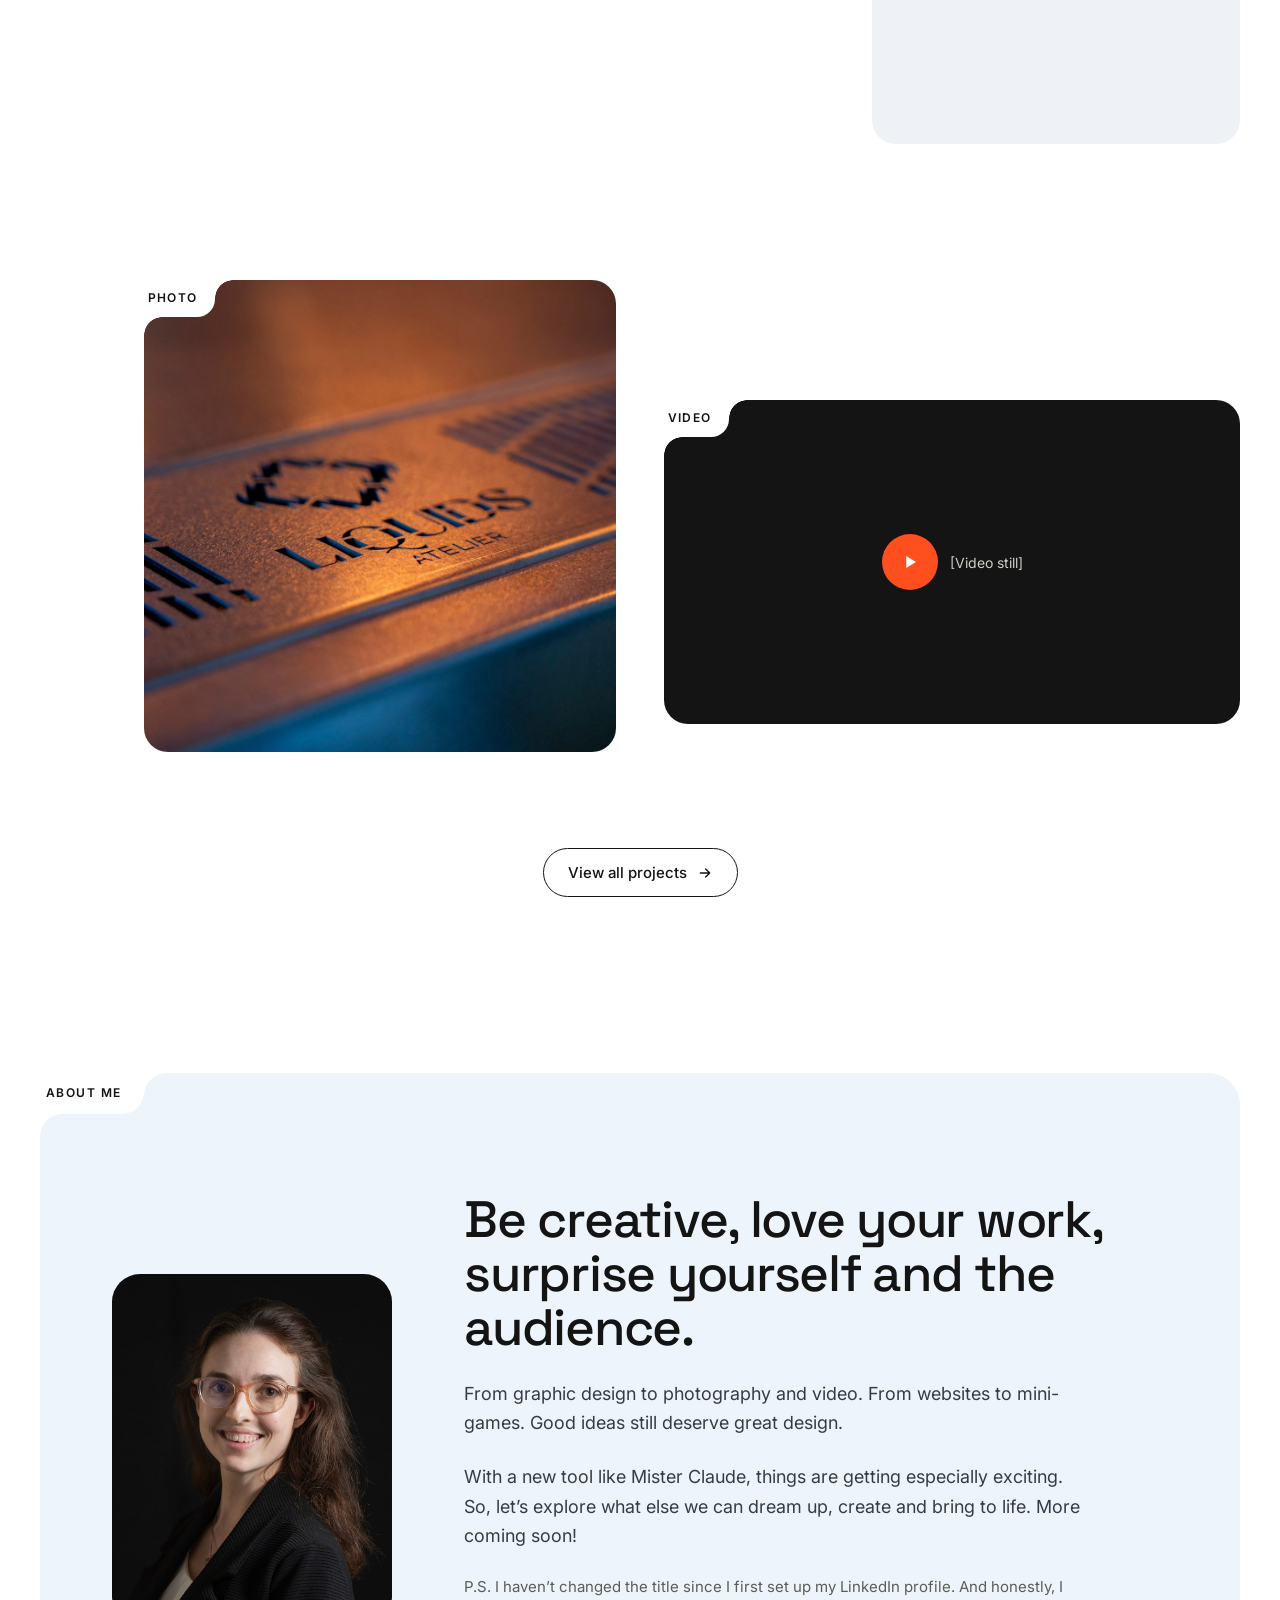
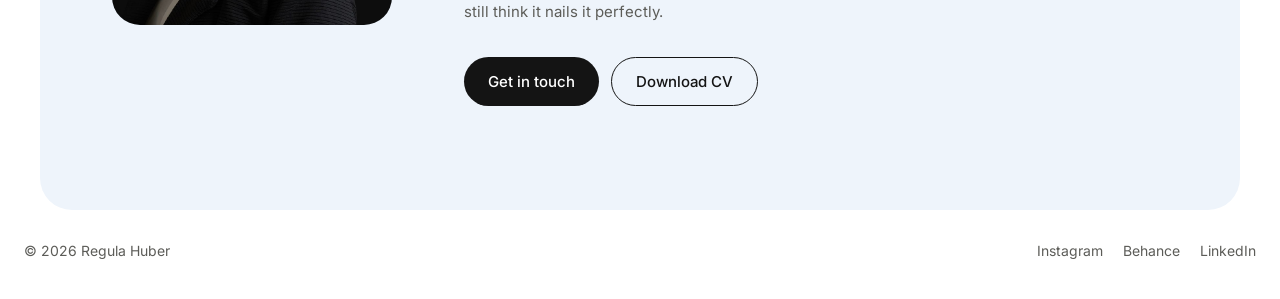
==== commit dc4ff9d0: "Add About text in English and German" ====
--- a/index.html
+++ b/index.html
@@ -140,8 +140,10 @@
           <img class="portrait-img" src="assets/Regula_01_quadratisch_web.jpg" alt="Regula Huber" loading="lazy" width="1080" height="1080">
         </div>
         <div class="about-text">
-          <h2 data-i18n="aboutHeading">[A one-line statement about how you work.]</h2>
-          <p data-i18n="aboutText">[Placeholder: a short paragraph about your background, what you love making, and who you like working with. Two to four sentences is plenty.]</p>
+          <h2>Be creative, love your work, surprise yourself and the audience.</h2>
+          <p data-i18n="aboutText1">From graphic design to photography and video. From websites to mini-games. Good ideas still deserve great design.</p>
+          <p data-i18n="aboutText2">With a new tool like Mister Claude, things are getting especially exciting. So, let’s explore what else we can dream up, create and bring to life. More coming soon!</p>
+          <p class="about-ps" data-i18n="aboutText3">P.S. I haven’t changed the title since I first set up my LinkedIn profile. And honestly, I still think it nails it perfectly.</p>
           <div class="actions">
             <a href="mailto:[your@email]" class="btn btn-dark" data-i18n="contact">Get in touch</a>
             <a href="#about" class="btn btn-outline" data-i18n="cv">Download CV</a>
--- a/css/style.css
+++ b/css/style.css
@@ -326,10 +326,10 @@
 .about-inner {
   max-width: 1280px;
   margin: 0 auto;
-  padding: 120px 24px 104px;
+  padding: 120px 72px 104px;
   display: flex;
   flex-wrap: wrap;
-  gap: 64px;
+  gap: 72px;
   align-items: center;
 }
 .portrait {
@@ -345,10 +345,23 @@
   color: #5E6875;
   font-size: 14px;
 }
-.portrait-img { position: absolute; inset: 0; width: 100%; height: 100%; object-fit: cover; border-radius: inherit; }
+.portrait-img { position: absolute; inset: 0; z-index: 1; width: 100%; height: 100%; object-fit: cover; border-radius: inherit; transition: transform .5s var(--ease); }
+/* hover: the photo lifts off an orange layer, like an offset print slipping out of register */
+.portrait::before {
+  content: "";
+  position: absolute;
+  inset: 0;
+  border-radius: inherit;
+  background: var(--accent);
+  transform: scale(.94); /* hidden behind the photo at rest, so no orange edge shows */
+  transition: transform .5s var(--ease);
+}
+.portrait:hover::before { transform: translate(16px, 16px) rotate(2.5deg); }
+.portrait:hover .portrait-img { transform: translate(-6px, -6px) rotate(-1.5deg); }
 .about-text { flex: 999 1 380px; min-width: 0; display: flex; flex-direction: column; gap: 24px; }
 .about-text h2 { font-size: clamp(30px, 4vw, 52px); line-height: 1.05; letter-spacing: -0.025em; }
 .about-text p { font-size: 18px; line-height: 1.65; color: #353C45; max-width: 620px; }
+.about-text .about-ps { font-size: 15px; color: var(--muted); }
 .actions { display: flex; flex-wrap: wrap; gap: 12px; margin-top: 8px; }
 
 /* ---------- footer ---------- */
@@ -488,7 +501,7 @@
 @media (max-width: 720px) {
   .hero { width: calc(100% - 16px); margin-top: 8px; border-radius: 24px; }
   .about { width: calc(100% - 16px); border-radius: 24px; }
-  .about-inner { padding: 96px 20px 72px; gap: 40px; }
+  .about-inner { padding: 96px 32px 72px; gap: 48px; }
   .work { padding: 104px 20px; }
   .work-grid { grid-template-columns: minmax(0, 1fr); row-gap: 64px; }
   .hl-1, .hl-2, .hl-3, .hl-4 { grid-column: 1 / -1; margin-top: 0; }
@@ -513,5 +526,7 @@
 }
 @media (prefers-reduced-motion: reduce) {
   html { scroll-behavior: auto; }
-  .fan-stage, .fan-card, .work-media, .shot-link img { transition: none; }
-}
+  .fan-stage, .fan-card, .work-media, .shot-link img, .portrait-img, .portrait::before { transition: none; }
+  .portrait:hover .portrait-img { transform: none; }
+  .portrait:hover::before { transform: scale(.94); }
+}
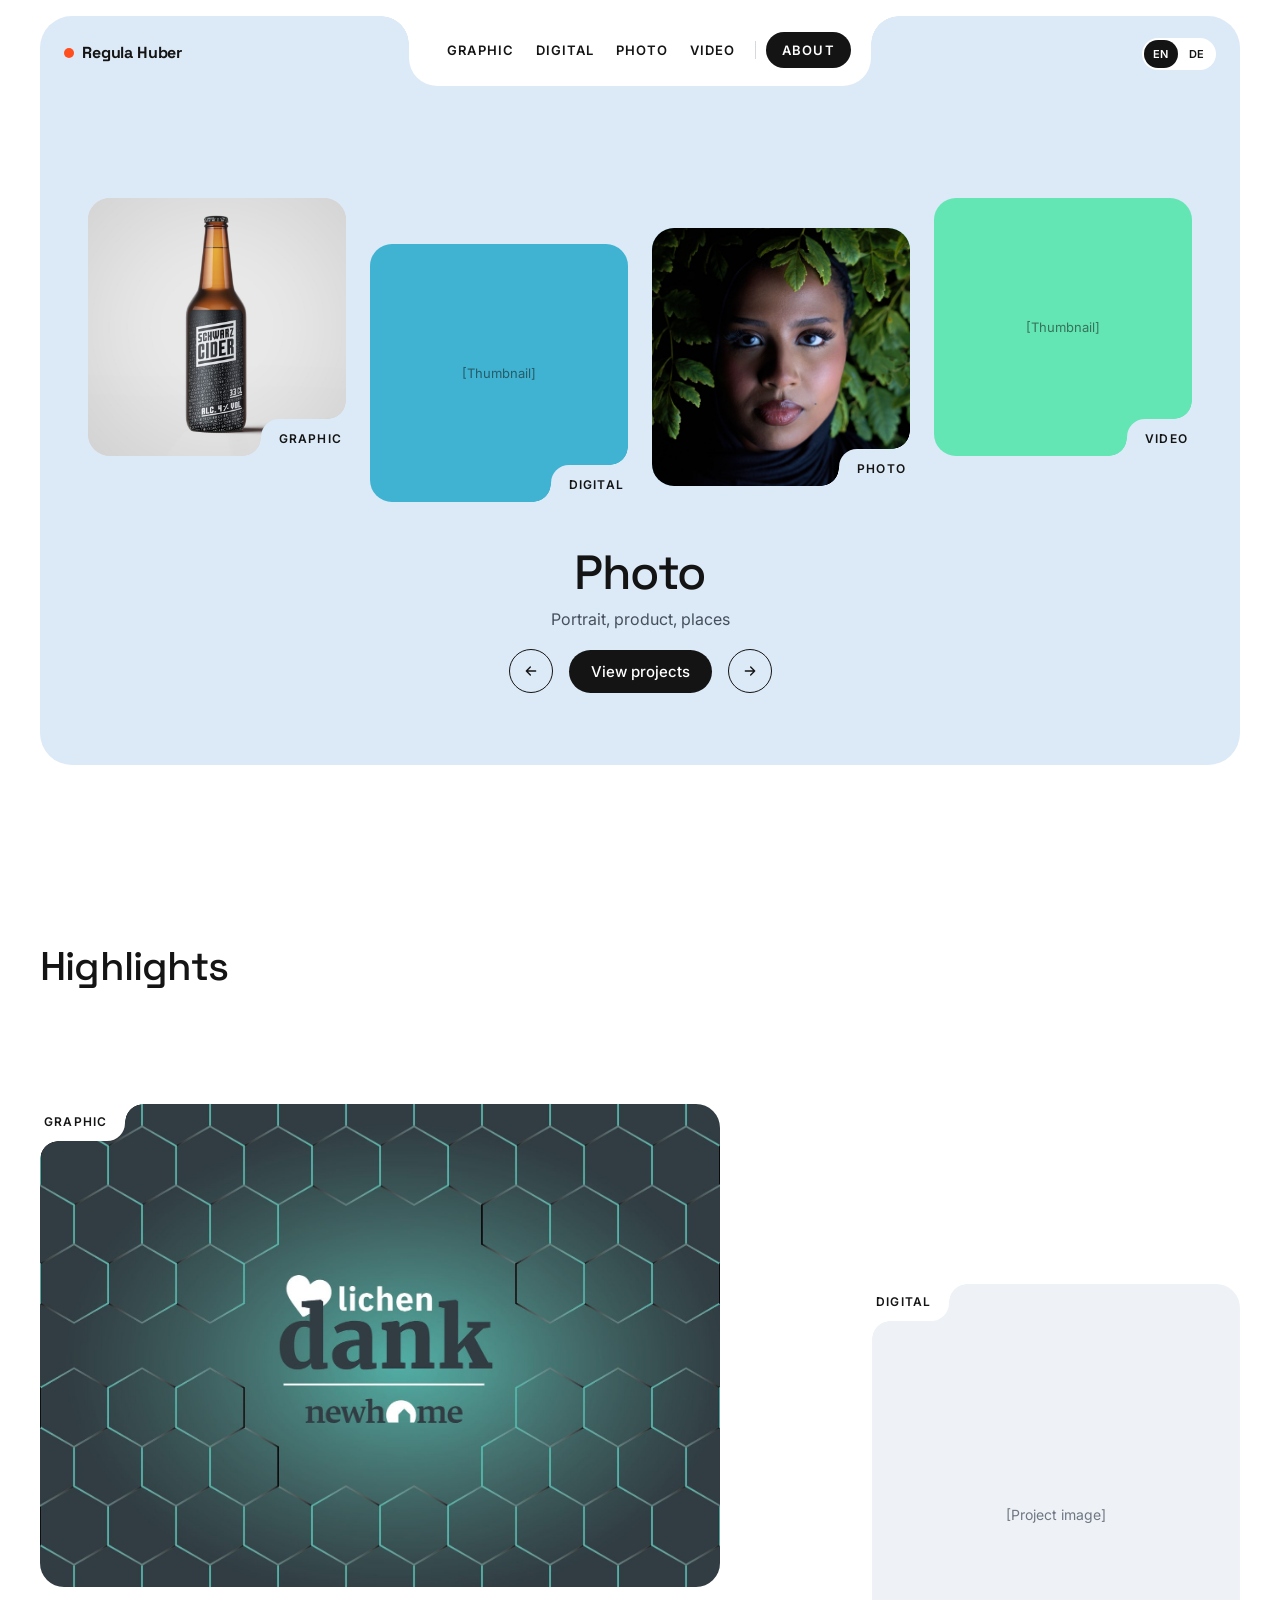
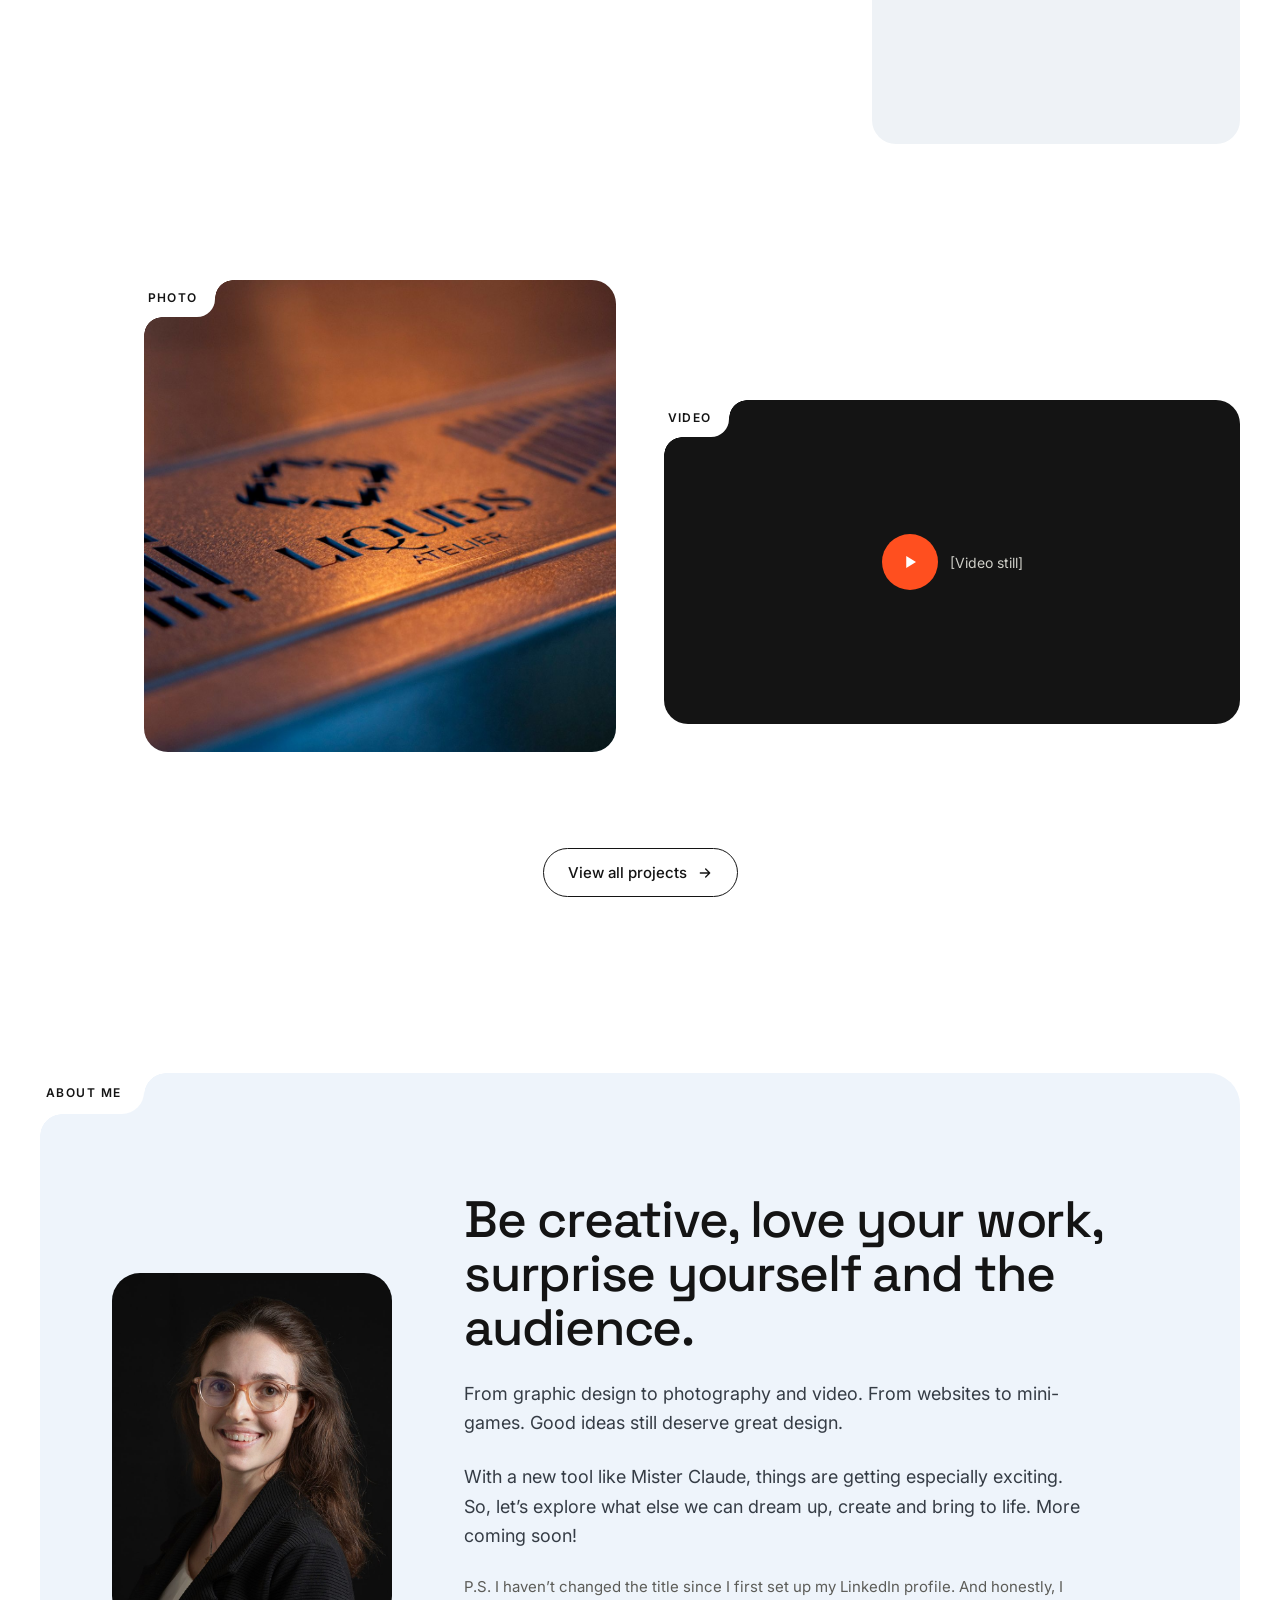
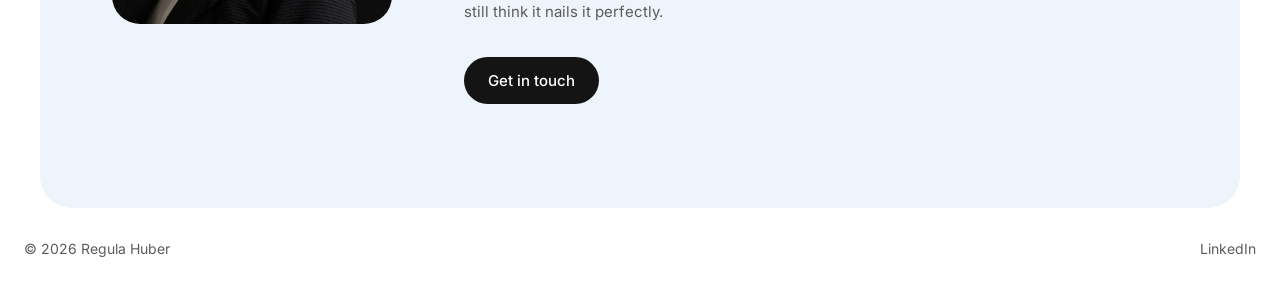
==== commit 7f915c79: "Remove Instagram and Behance from footer" ====
--- a/index.html
+++ b/index.html
@@ -8,8 +8,8 @@
   <link rel="preconnect" href="https://fonts.googleapis.com">
   <link rel="preconnect" href="https://fonts.gstatic.com" crossorigin>
   <link rel="stylesheet" href="https://fonts.googleapis.com/css2?family=Inter:wght@400;500;600&family=Space+Grotesk:wght@400;500;700&display=swap">
-  <link rel="stylesheet" href="css/style.css?v=15">
-  <script src="js/main.js?v=15" defer></script>
+  <link rel="stylesheet" href="css/style.css?v=16">
+  <script src="js/main.js?v=16" defer></script>
 </head>
 <body>
 
@@ -91,7 +91,6 @@
     <section id="work" class="work">
       <div class="work-head">
         <h2 data-i18n="selectedWork">Highlights</h2>
-        <span class="muted" data-i18n="workSub">Every project sits on a quiet white stage</span>
       </div>
 
       <div class="work-grid">
@@ -146,7 +145,6 @@
           <p class="about-ps" data-i18n="aboutText3">P.S. I haven’t changed the title since I first set up my LinkedIn profile. And honestly, I still think it nails it perfectly.</p>
           <div class="actions">
             <a href="mailto:[your@email]" class="btn btn-dark" data-i18n="contact">Get in touch</a>
-            <a href="#about" class="btn btn-outline" data-i18n="cv">Download CV</a>
           </div>
         </div>
       </div>
@@ -157,8 +155,6 @@
   <footer class="footer">
     <span>© 2026 Regula Huber</span>
     <span class="social">
-      <a href="#top">Instagram</a>
-      <a href="#top">Behance</a>
       <a href="#top">LinkedIn</a>
     </span>
   </footer>
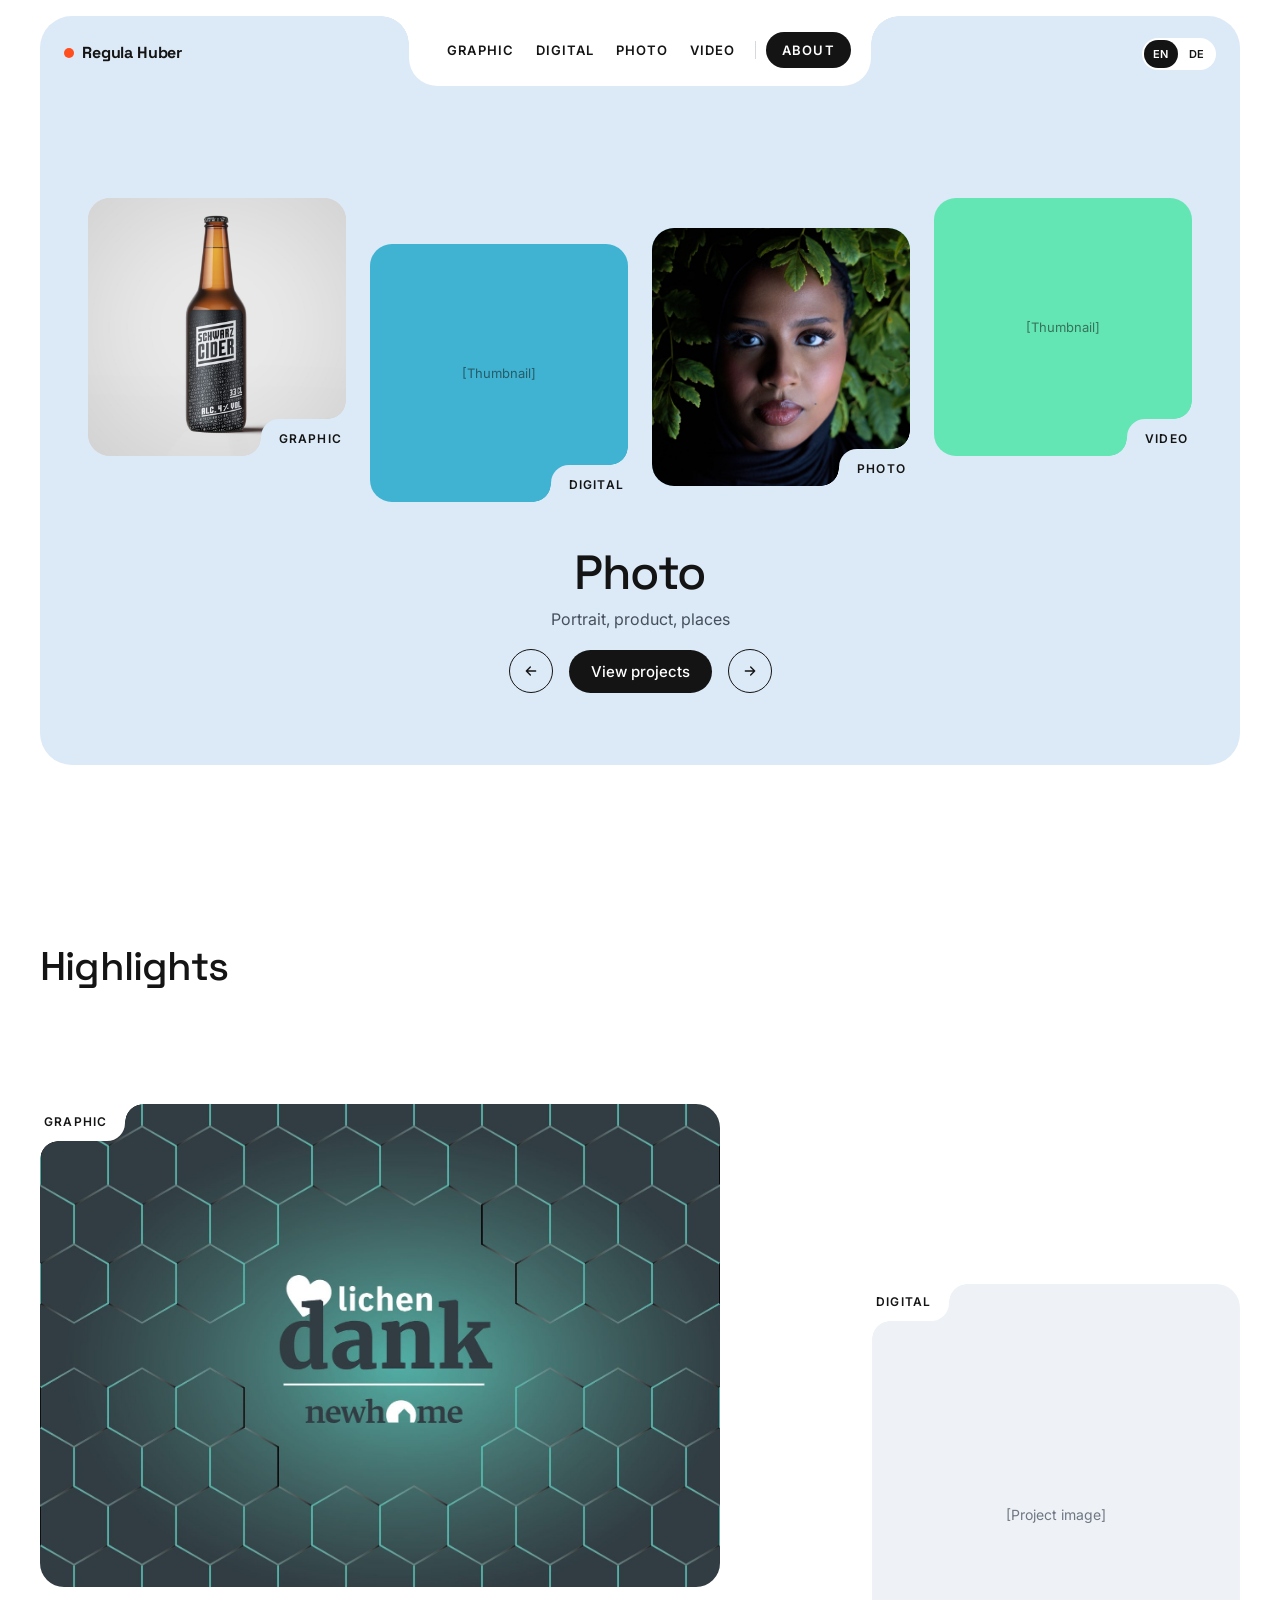
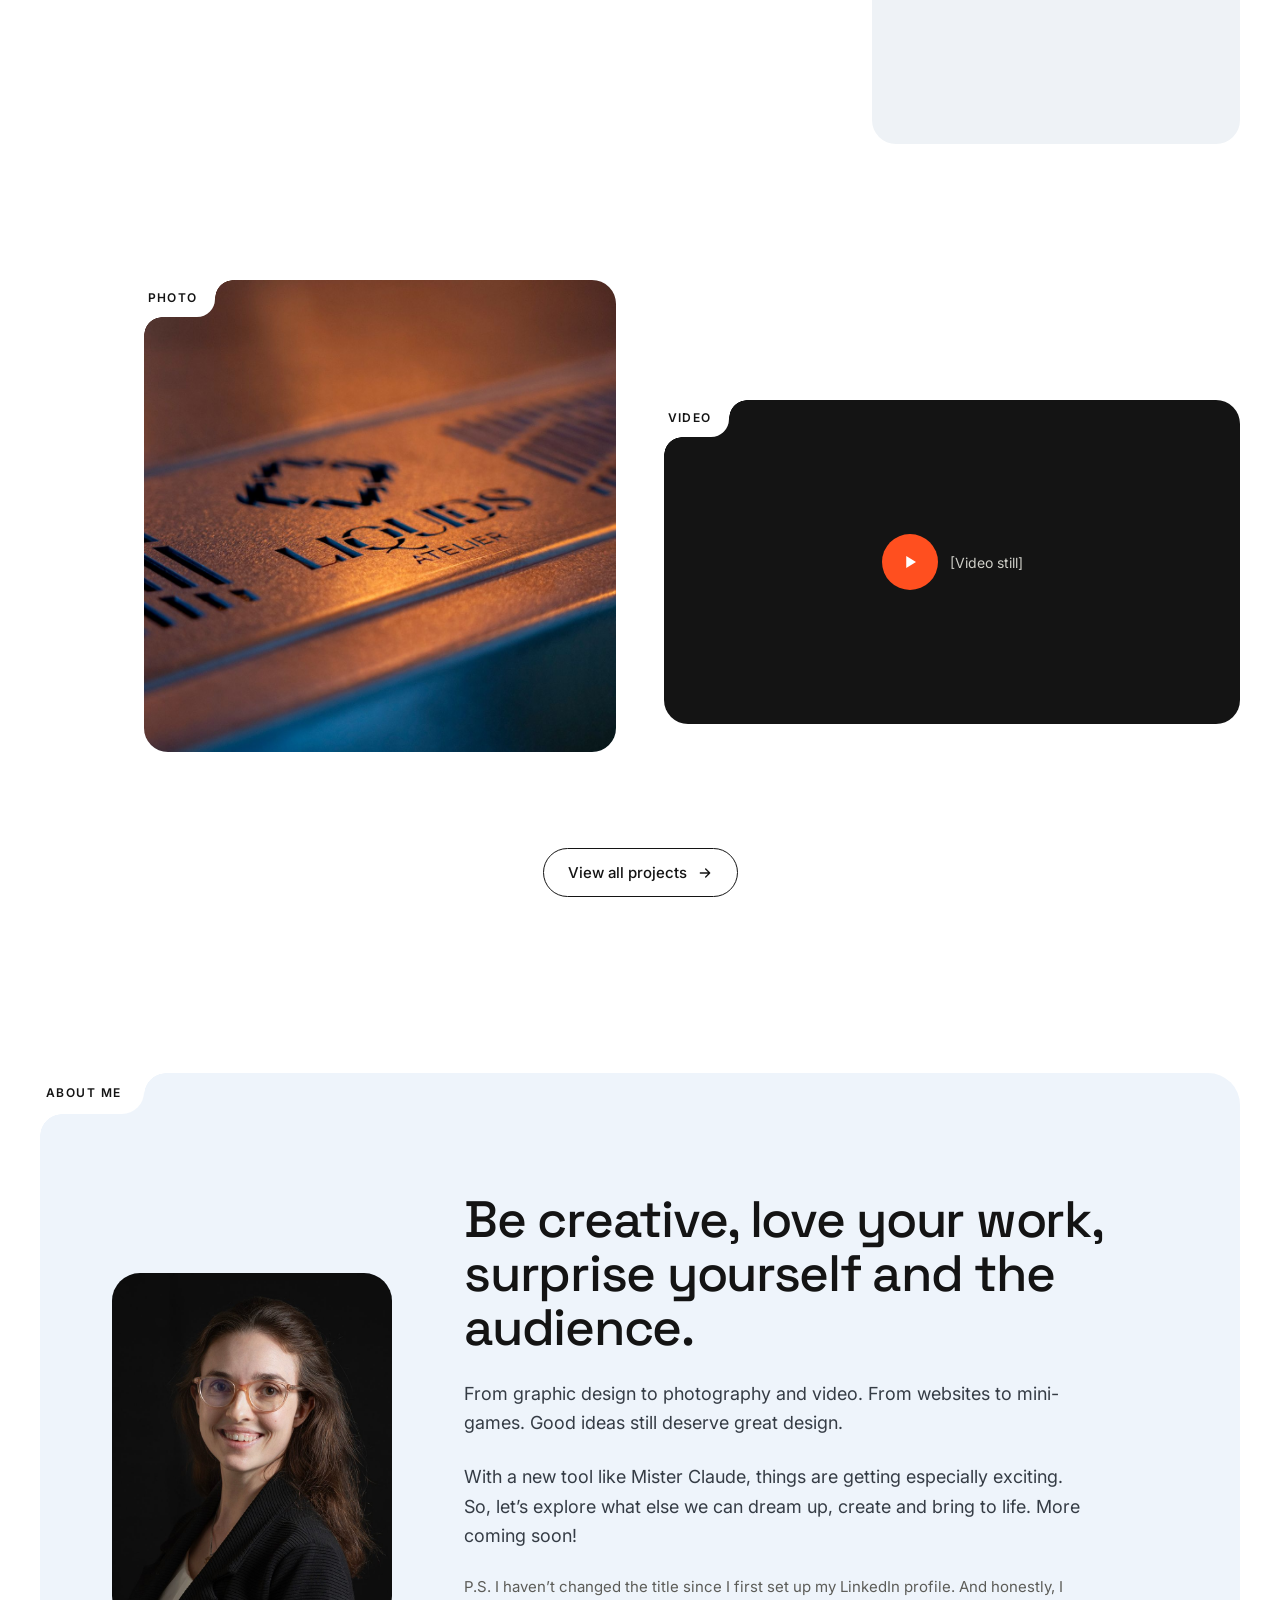
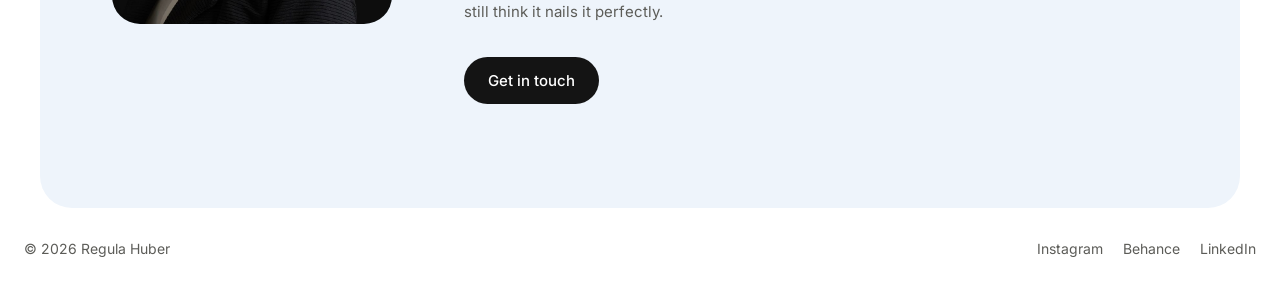
==== commit af2ed112: "Remove Download CV button" ====
--- a/index.html
+++ b/index.html
@@ -155,6 +155,8 @@
   <footer class="footer">
     <span>© 2026 Regula Huber</span>
     <span class="social">
+      <a href="#top">Instagram</a>
+      <a href="#top">Behance</a>
       <a href="#top">LinkedIn</a>
     </span>
   </footer>
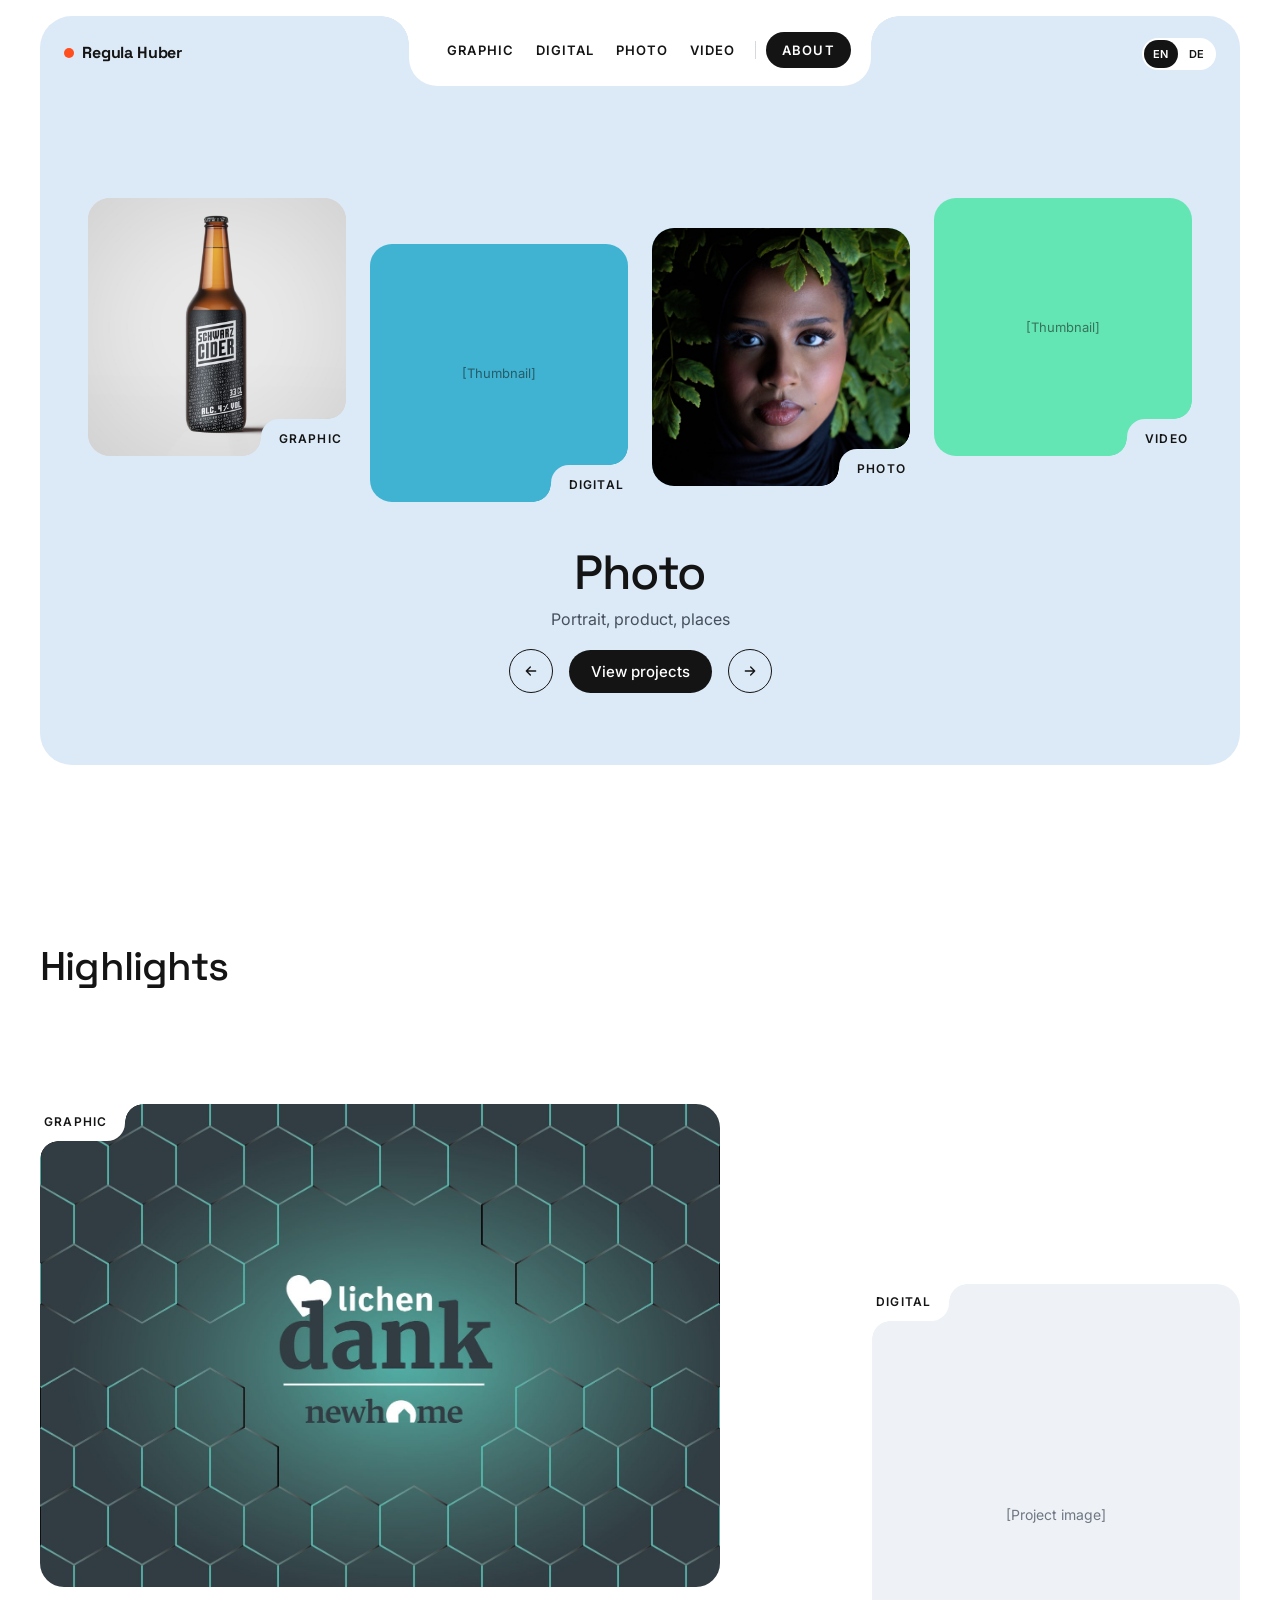
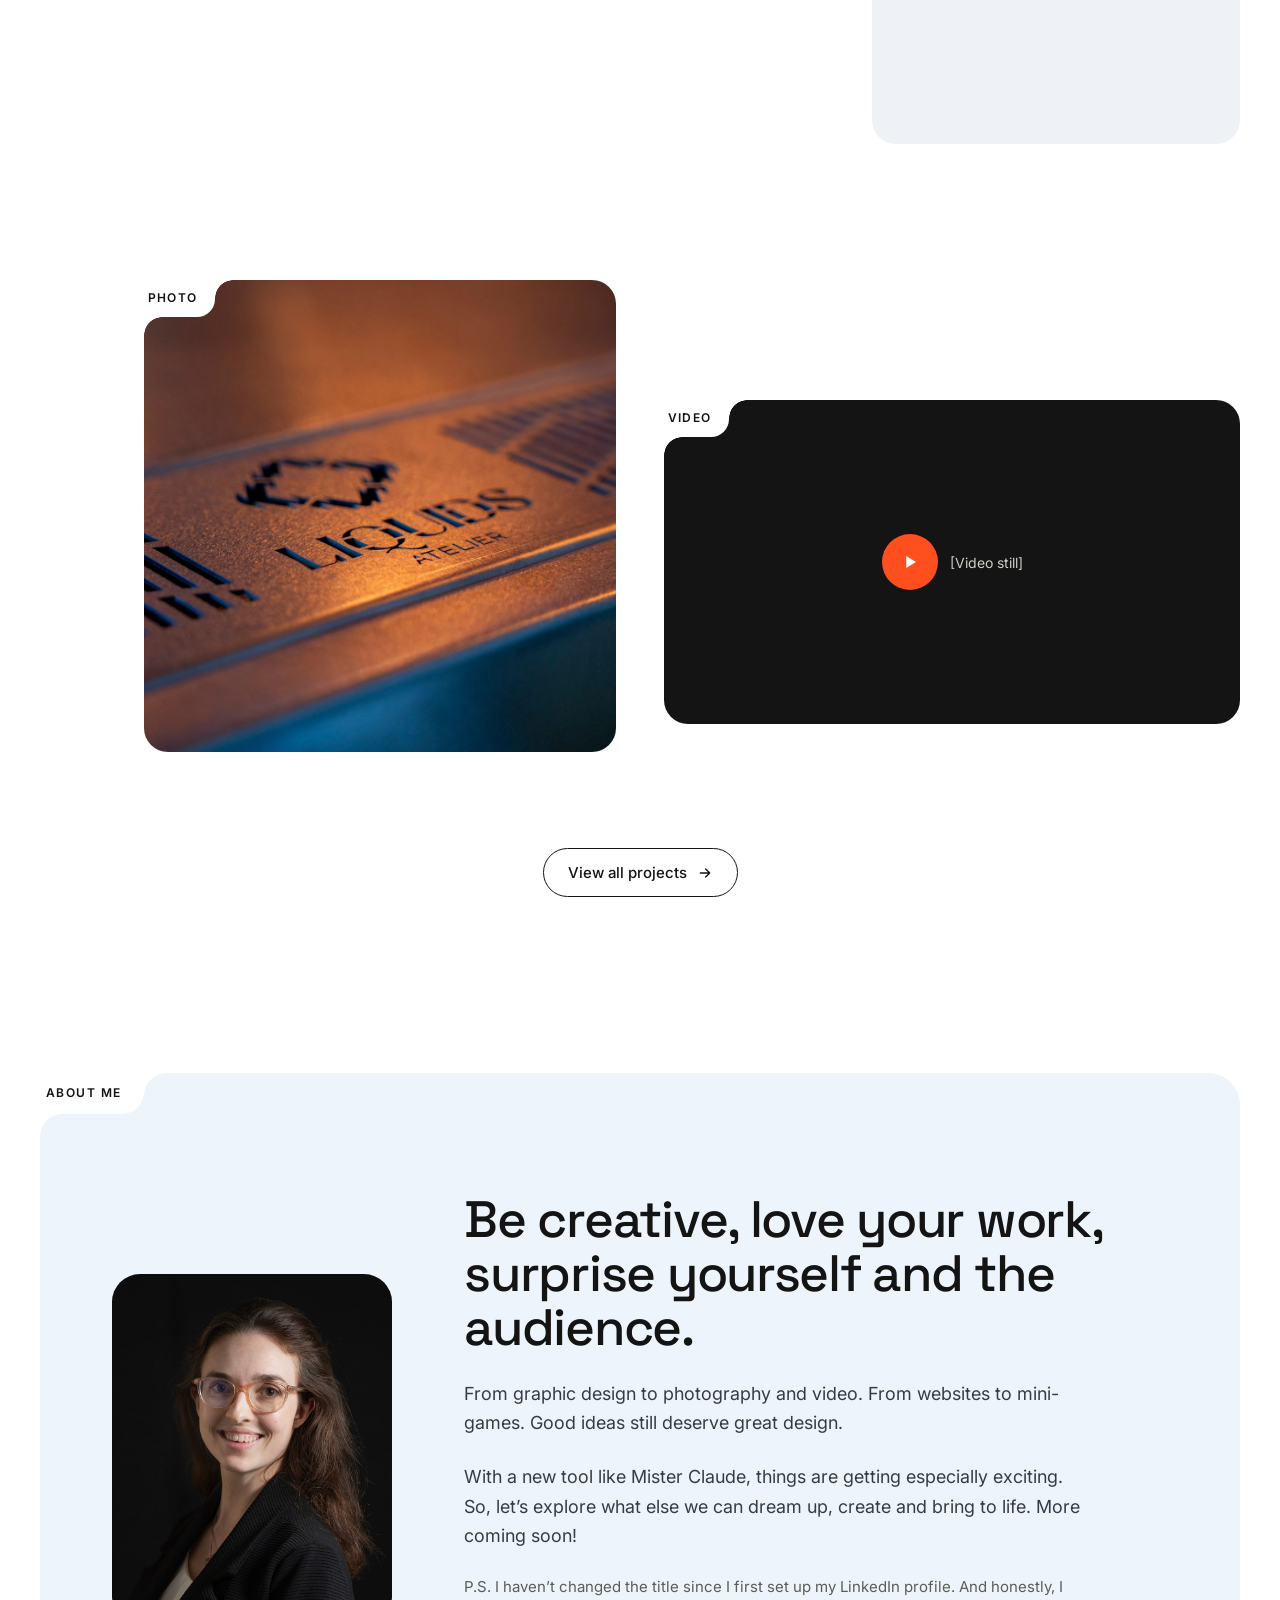
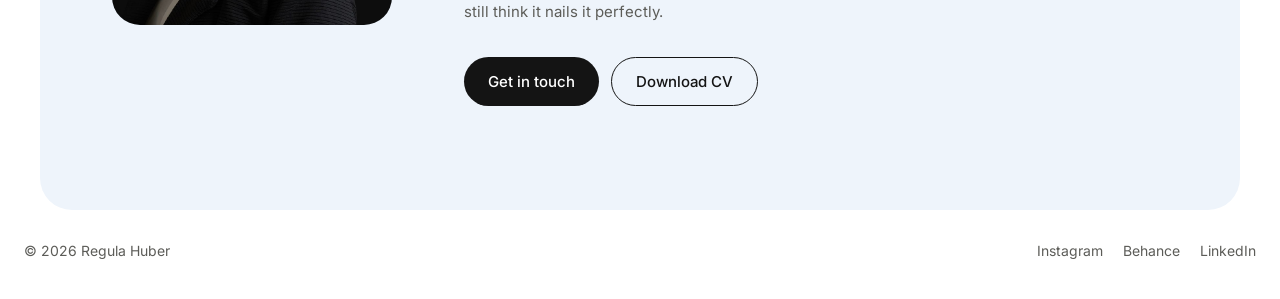
==== commit 8ee03b88: "Remove Highlights subline" ====
--- a/index.html
+++ b/index.html
@@ -145,6 +145,7 @@
           <p class="about-ps" data-i18n="aboutText3">P.S. I haven’t changed the title since I first set up my LinkedIn profile. And honestly, I still think it nails it perfectly.</p>
           <div class="actions">
             <a href="mailto:[your@email]" class="btn btn-dark" data-i18n="contact">Get in touch</a>
+            <a href="#about" class="btn btn-outline" data-i18n="cv">Download CV</a>
           </div>
         </div>
       </div>
--- a/css/style.css
+++ b/css/style.css
@@ -232,7 +232,6 @@
   margin-bottom: 112px;
 }
 .work-head h2 { font-size: clamp(30px, 4vw, 40px); letter-spacing: -0.02em; }
-.work-head .muted { font-size: 15px; }
 .work-grid {
   display: grid;
   grid-template-columns: repeat(12, minmax(0, 1fr));
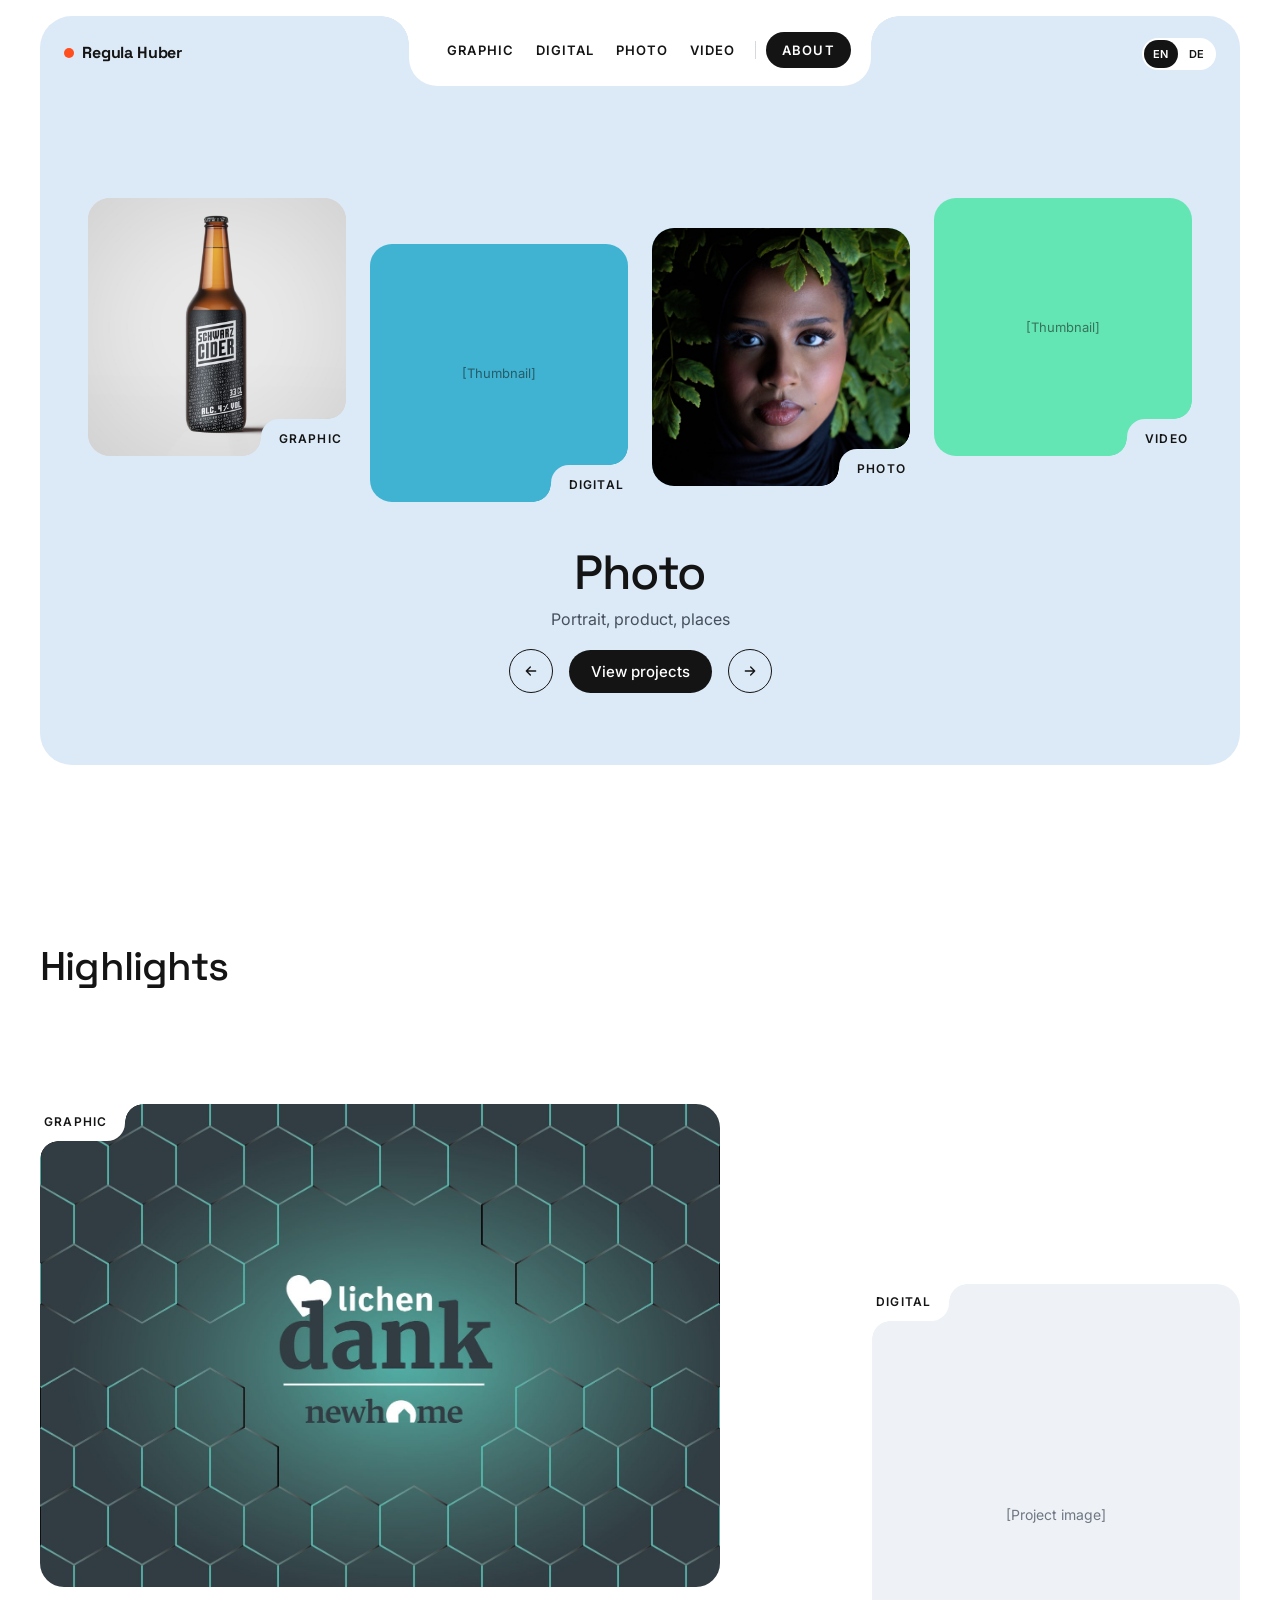
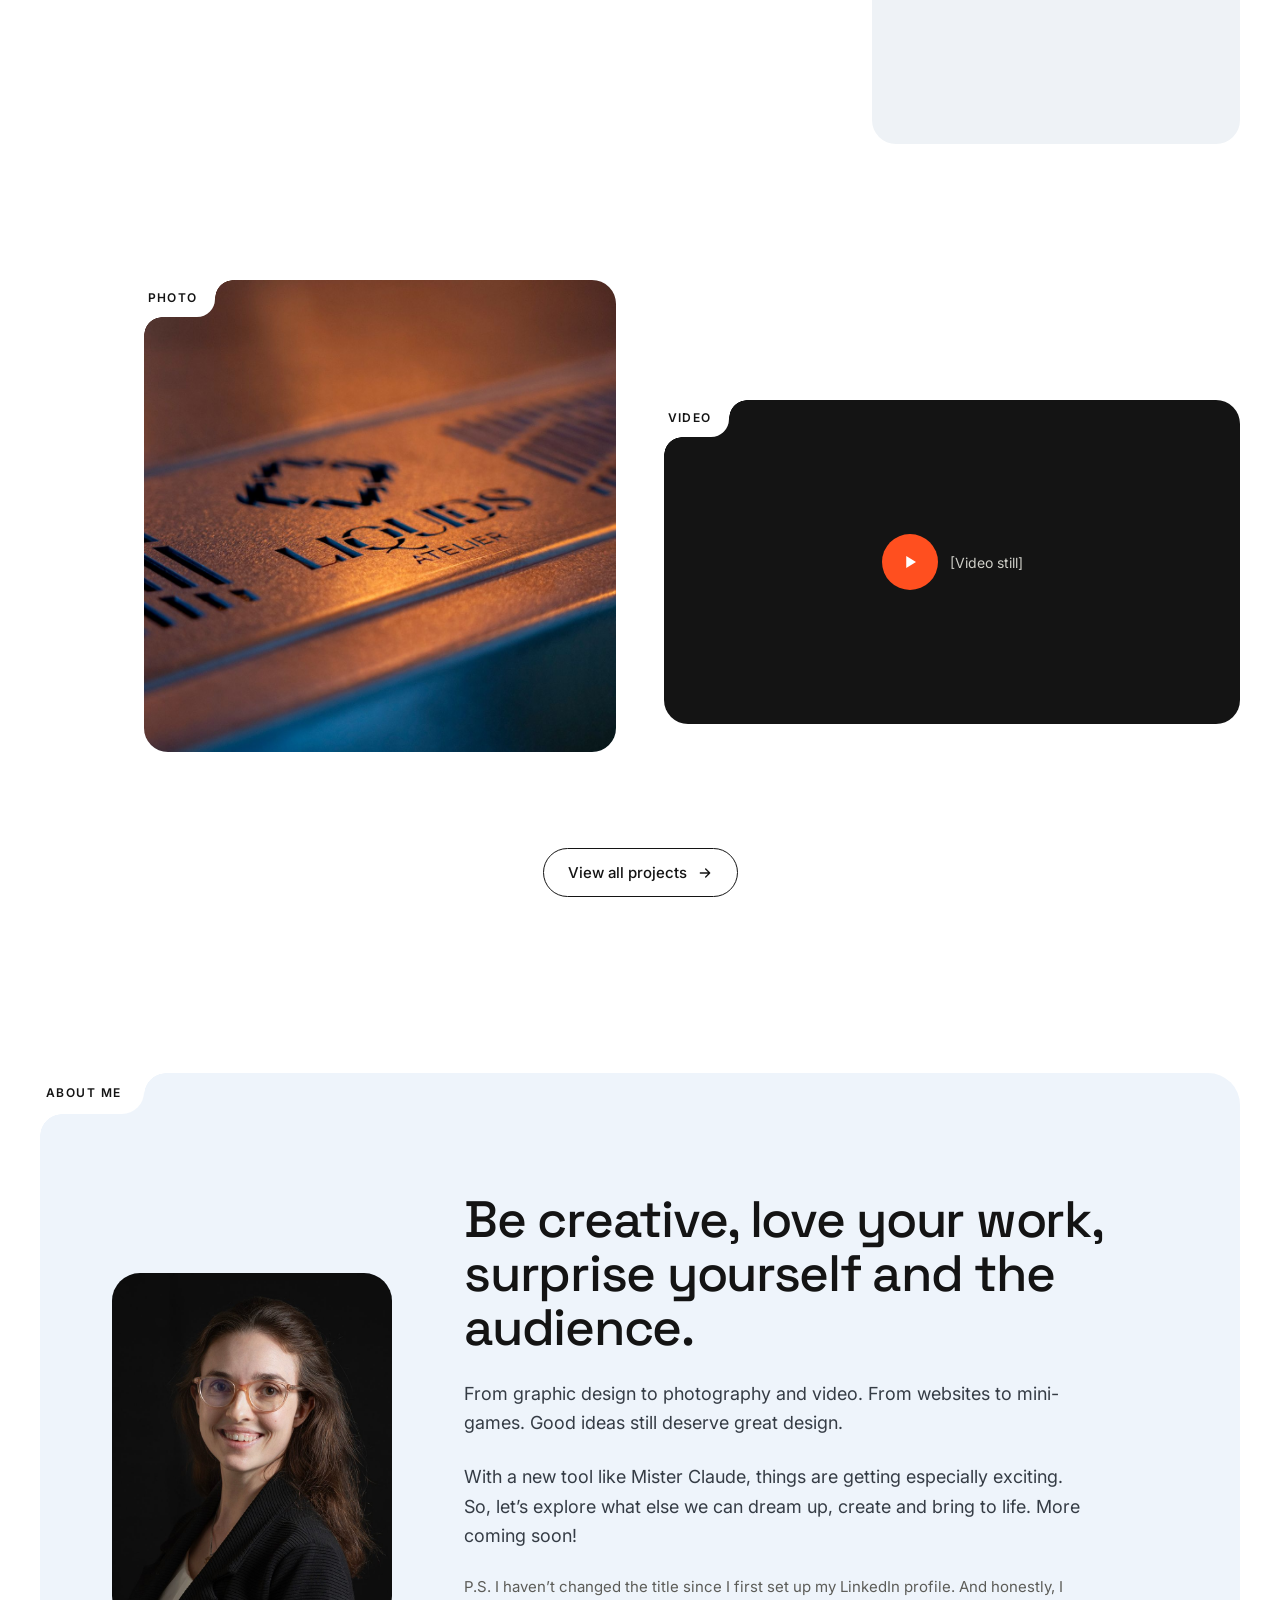
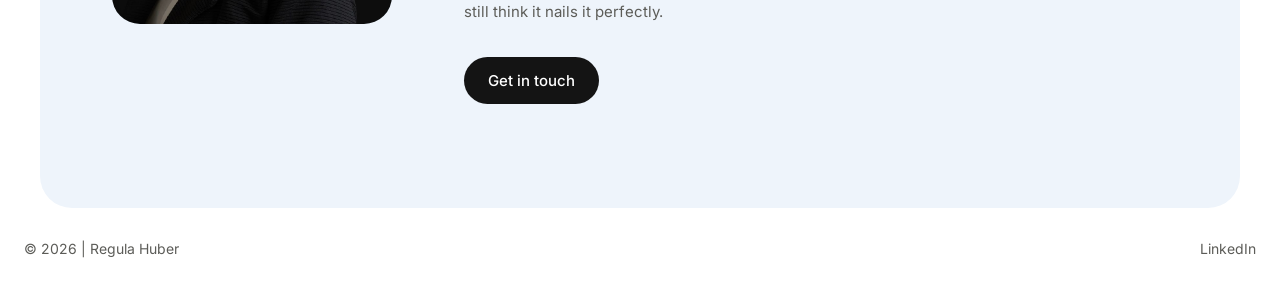
==== commit ea544cac: "Add separator to footer copyright" ====
--- a/index.html
+++ b/index.html
@@ -145,7 +145,6 @@
           <p class="about-ps" data-i18n="aboutText3">P.S. I haven’t changed the title since I first set up my LinkedIn profile. And honestly, I still think it nails it perfectly.</p>
           <div class="actions">
             <a href="mailto:[your@email]" class="btn btn-dark" data-i18n="contact">Get in touch</a>
-            <a href="#about" class="btn btn-outline" data-i18n="cv">Download CV</a>
           </div>
         </div>
       </div>
@@ -154,10 +153,8 @@
 
   <!-- FOOTER -->
   <footer class="footer">
-    <span>© 2026 Regula Huber</span>
+    <span>© 2026 | Regula Huber</span>
     <span class="social">
-      <a href="#top">Instagram</a>
-      <a href="#top">Behance</a>
       <a href="#top">LinkedIn</a>
     </span>
   </footer>
